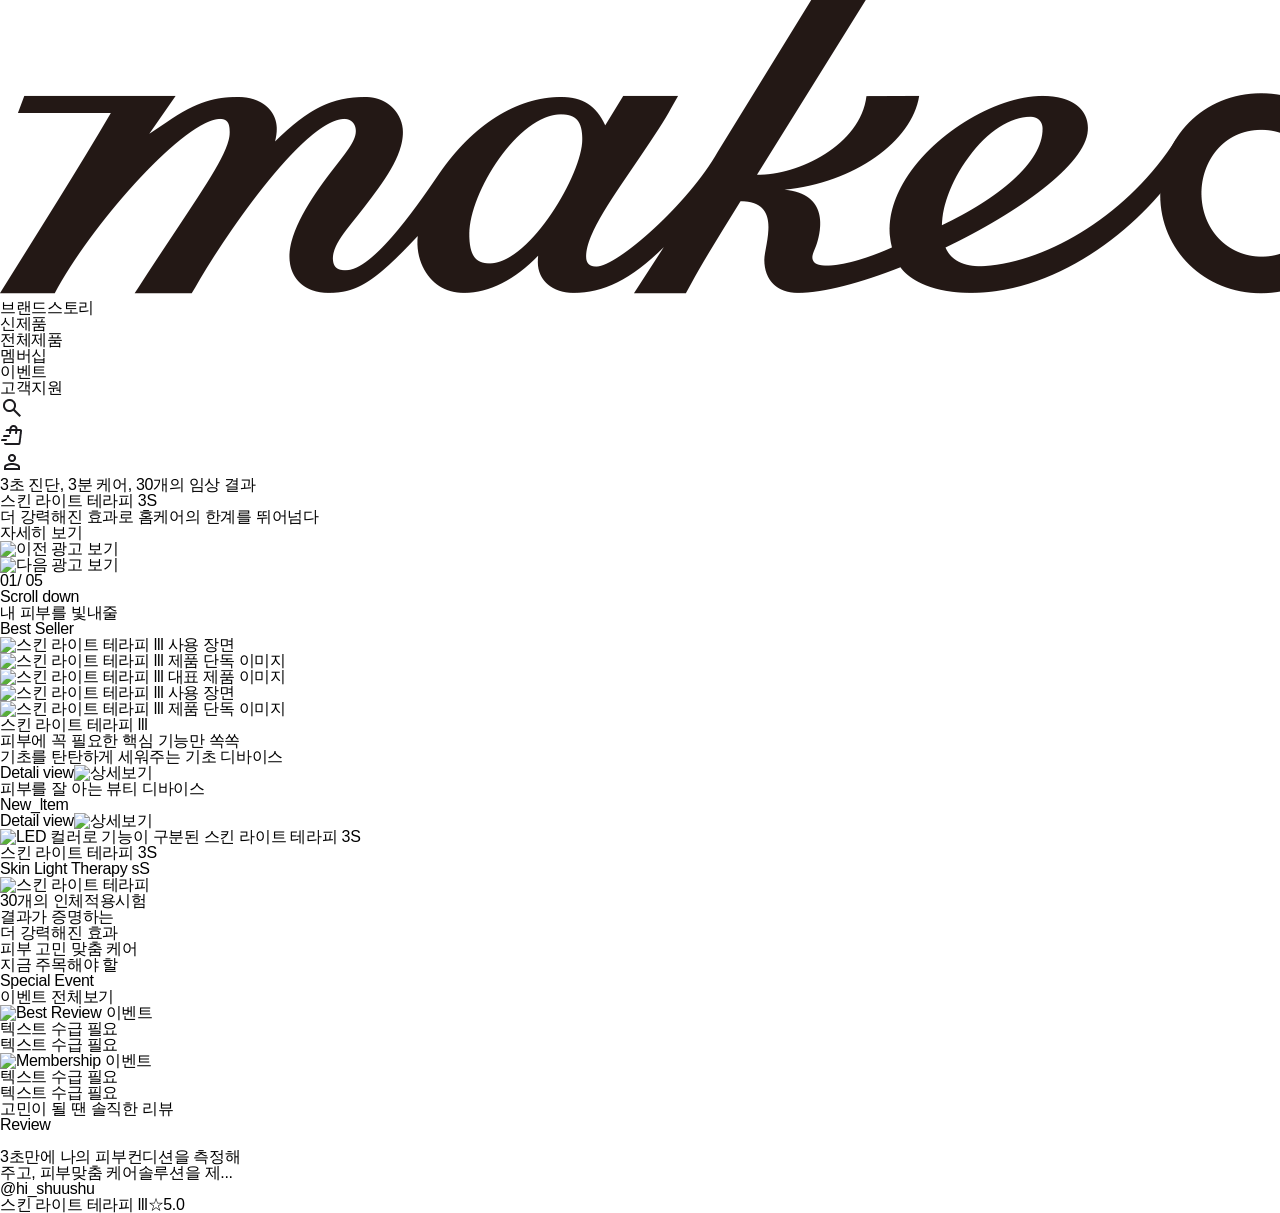
==== index.html @ 14e6f409 "사이트 태그연결 연습" ====
<!DOCTYPE html>
<html lang="ko">
<head>
    <meta charset="UTF-8">
    <meta name="viewport" content="width=device-width, initial-scale=1.0">
    <meta name="description" content="">
    <meta name="keywords" content="">
    <link rel="shortcut icon" href="" type="image/x-icon">
    <title>makeon</title>
    <link rel="stylesheet" href="./styles/reset.css">
    <link rel="stylesheet" href="./styles/makeon.css">
</head>
<body>
    <div id="wrap">
        <header>
            <h1><a href="./makeon.html"><img src="./img/makeon.jpg" alt="makeon"></a></h1>
            <nav>
                <ul id="gnb">
                    <li><a href="#">브랜드스토리</a></li>
                    <li><a href="#">신제품</a></li>
                    <li><a href="#">전체제품</a></li>
                    <li><a href="#">멤버십</a></li>
                    <li><a href="#">이벤트</a></li>
                    <li><a href="#">고객지원</a></li>
                </ul>
            </nav>
            <ul class="lnb_user">
                <li class="search_btn"><a href="#"><img src="./img/search.png" alt="검색하기"></a></li>
                <li class="like"><a href="#"><img src="./img/shopping cart.png" alt="장바구니"></a></li>
                <li class="cart"><a href="#"><img src="./img/my page.png" alt="마이페이지"></a></li>
            </ul>
        </header>
        <main>
            <div id="slide_wrap">
                <div class="slide" style="background-image:url(#);">
                    <div class="txt">
                        <h1>3초 진단, 3분 케어, 30개의 임상 결과<br><span>스킨 라이트 테라피 3S</span></h1>
                        <p>더 강력해진 효과로 홈케어의 한계를 뛰어넘다</p>
                        <a class="learn_more" href="#">자세히 보기</a>
                    </div>
                </div>
                <div class="prev_btn"><img src="" alt="이전 광고 보기"></div>
                <div class="next_btn"><img src="" alt="다음 광고 보기"></div>
                <div class="page_number">
                    <span class="current">01/</span>
                    <span class="all">05</span>
                </div>
                <p>Scroll down<img src="" alt=""></p>
            </div>
            <section class="best_seller" data-tag="BestSellerShowcase">
                <h1>내 피부를 빛내줄<br><span>Best Seller</span></h1>
                <ul class="product_list">
                    <li class="product_item">
                        <img src="" alt="스킨 라이트 테라피 lll 사용 장면">
                    </li>
                    <li class="product_item">
                        <img src="" alt="스킨 라이트 테라피 lll 제품 단독 이미지">
                    </li>
                    <li class="product_item_featured">
                        <img src="" alt="스킨 라이트 테라피 lll 대표 제품 이미지">
                    </li>
                    <li class="product_item">
                        <img src="" alt="스킨 라이트 테라피 lll 사용 장면">
                    </li>
                    <li class="product_item">
                        <img src="" alt="스킨 라이트 테라피 lll 제품 단독 이미지">
                    </li>
                </ul>
                <h2>스킨 라이트 테라피 lll</h2>
                <p>피부에 꼭 필요한 핵심 기능만 쏙쏙<br>기초를 탄탄하게 세워주는 기초 디바이스</p>
                <a href="#" class="btn_detail">Detali view<img src="" alt="상세보기"></a>
            </section>
            <section class="new_item" data-tag="newltemshowcase">
                <div class="hero_content">
                    <h2>피부를 잘 아는 뷰티 디바이스<br><span>New_ltem</span></h2>
                    <a href="#" class="btn_detail">Detail view<img src="" alt="상세보기"></a>
                </div>
                <div class="new_item_layout">
                    <img src="" alt="LED 컬러로 기능이 구분된 스킨 라이트 테라피 3S">
                    <article class="product_card">
                        <a href="#">
                            <h2>스킨 라이트 테라피 3S</h2>
                            <p><em>Skin Light Therapy sS</em></p>
                            <p><img src="" alt="스킨 라이트 테라피"></p>
                            <p>30개의 인체적용시험<br>결과가 증명하는<br>더 강력해진 효과</p>
                            <p><em>피부 고민 맞춤 케어</em></p>
                        </a>
                    </article>
                </div>
            </section>
            <section class="special_event">
                <p>지금 주목해야 할</p>
                <h1>Special Event</h1>
                <a href="#">이벤트 전체보기<img src="" alt=""></a>
                <ul class="event_list">
                    <li class="event_card">
                        <a href="#">
                            <img src="" alt="Best Review 이벤트">
                            <h2>텍스트 수급 필요</h2>
                            <h2>텍스트 수급 필요</h2>
                        </a>
                    </li>
                    <li>
                        <a href="#">
                            <article class="event_card">
                            <img src="" alt="Membership 이벤트">
                            <p>텍스트 수급 필요</p>
                            <p>텍스트 수급 필요</p>
                        </a>
                        </article>
                    </li>
                </ul>
            </section>
            <section class="review">
                <h2>고민이 될 땐 솔직한 리뷰<br><span>Review</span></h2>
                <ul class="review_list">
                    <li>
                        <a href="#">
                            <article class="review_card">
                                <img src="" alt="">
                                <p class="review_text">3초만에 나의 피부컨디션을 측정해<br>주고, 피부맞춤 케어솔루션을 제...</p>
                                <div class="review">
                                    <p class="review_user"><img src="" alt="">@hi_shuushu</p>
                                    <p class="review_product"><img src="" alt="">스킨 라이트 테라피 lll&star;5.0</p>
                                </div>
                            </article>
                        </a>
                    </li>
                </ul>
            </section>
        </main>
    </div>
</body>
</html>
---- styles/makeon.css ----
body {}
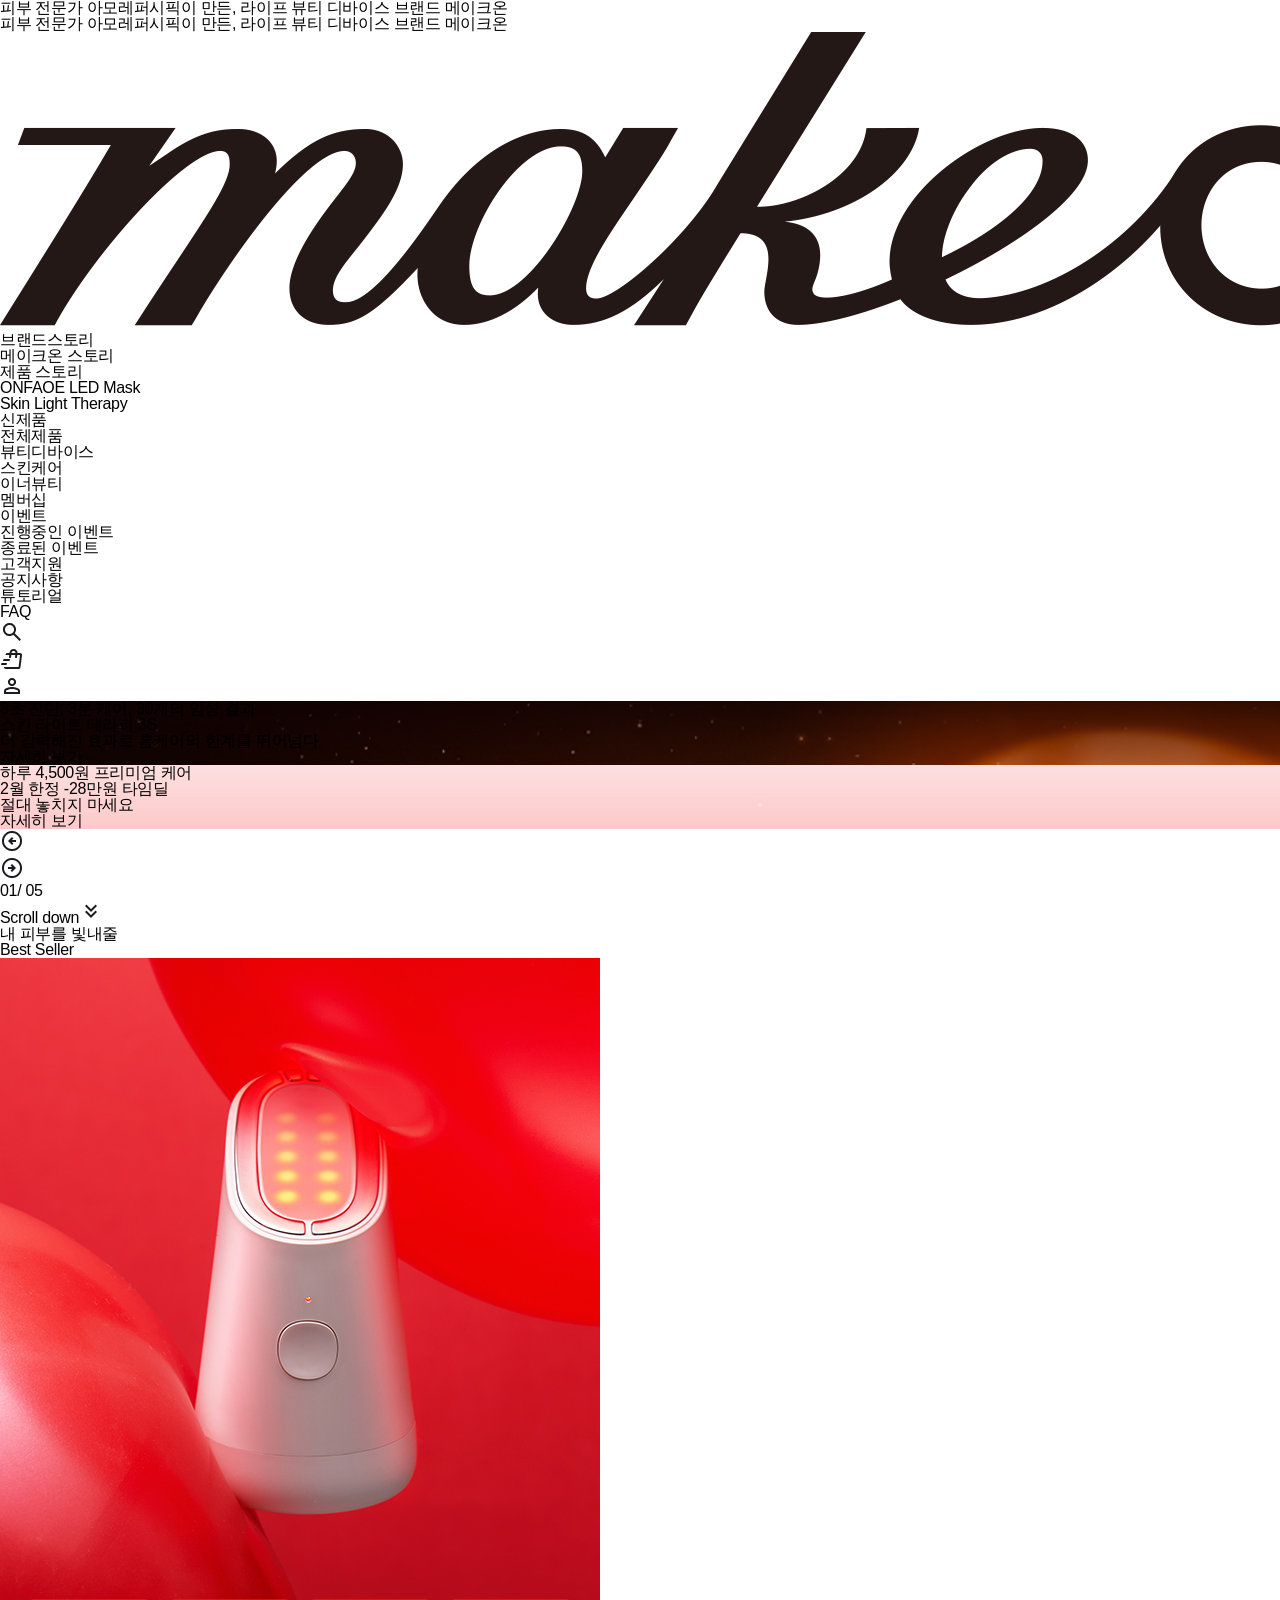
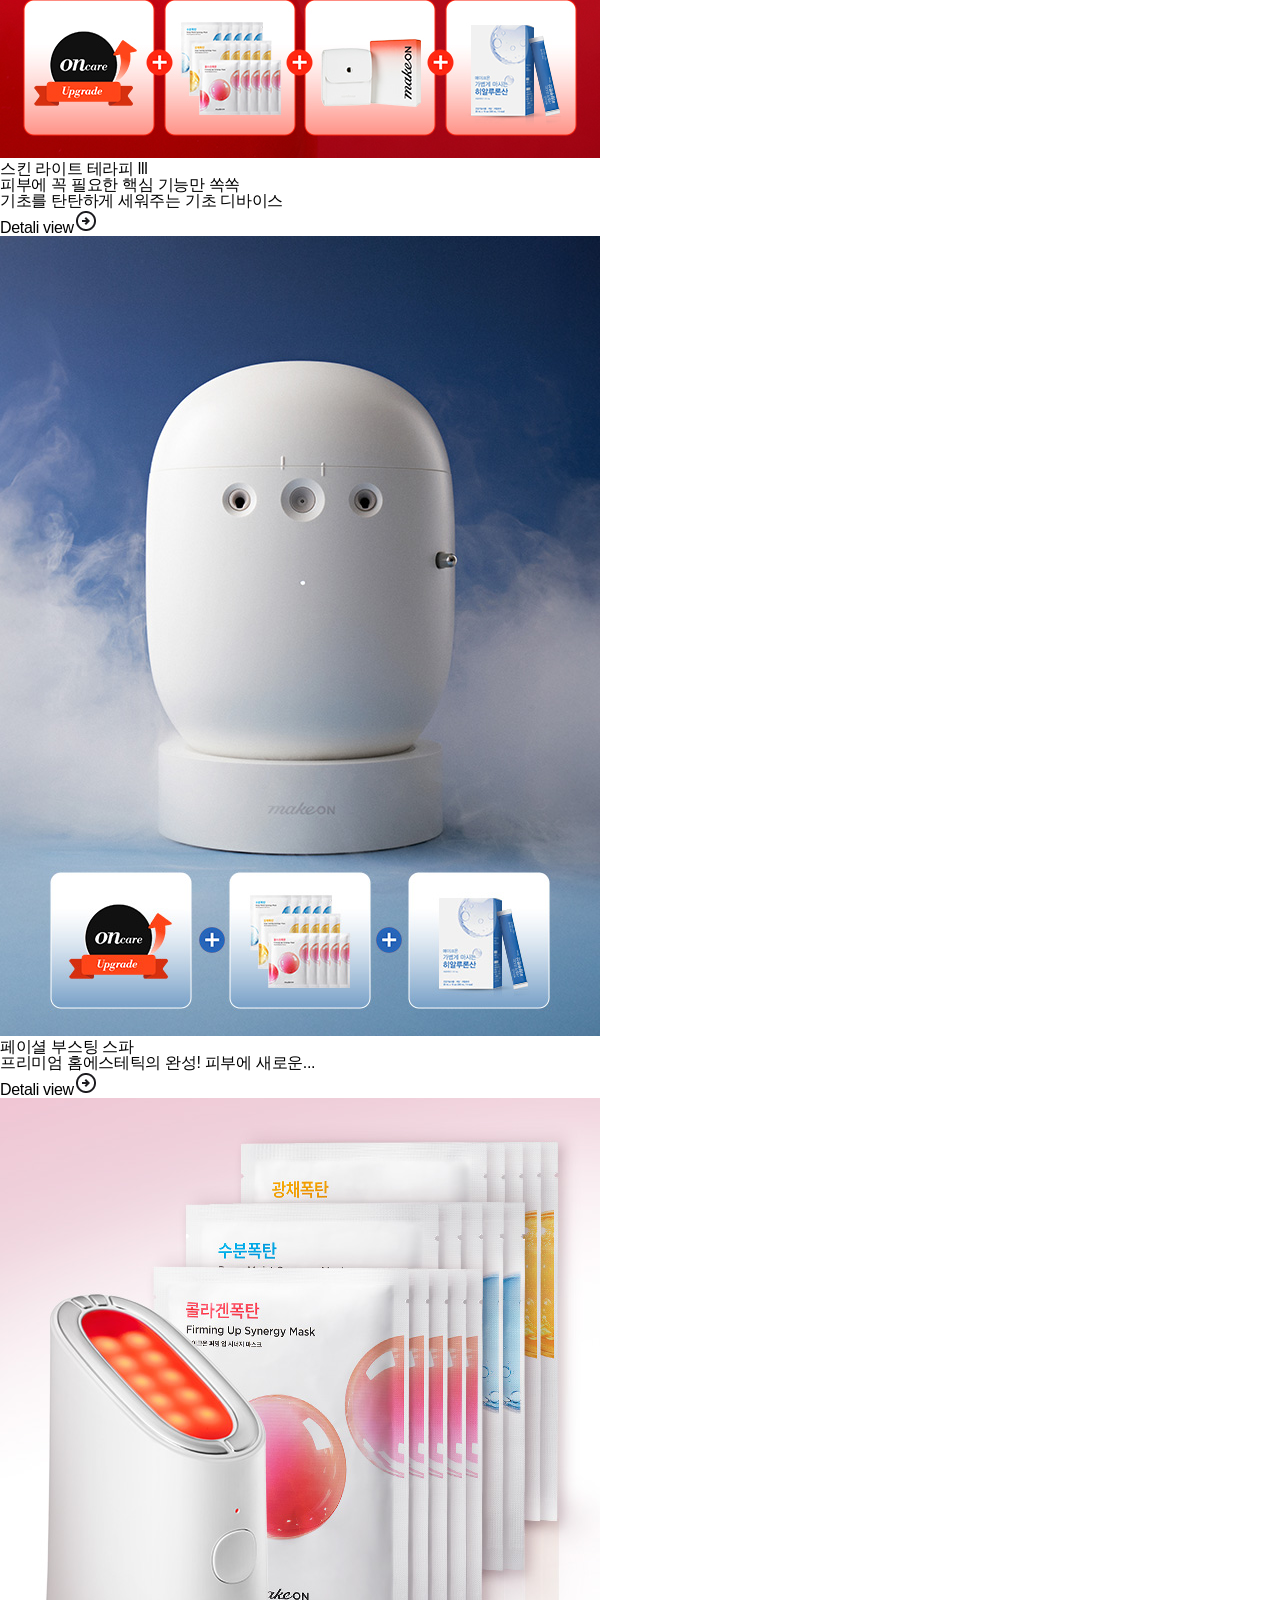
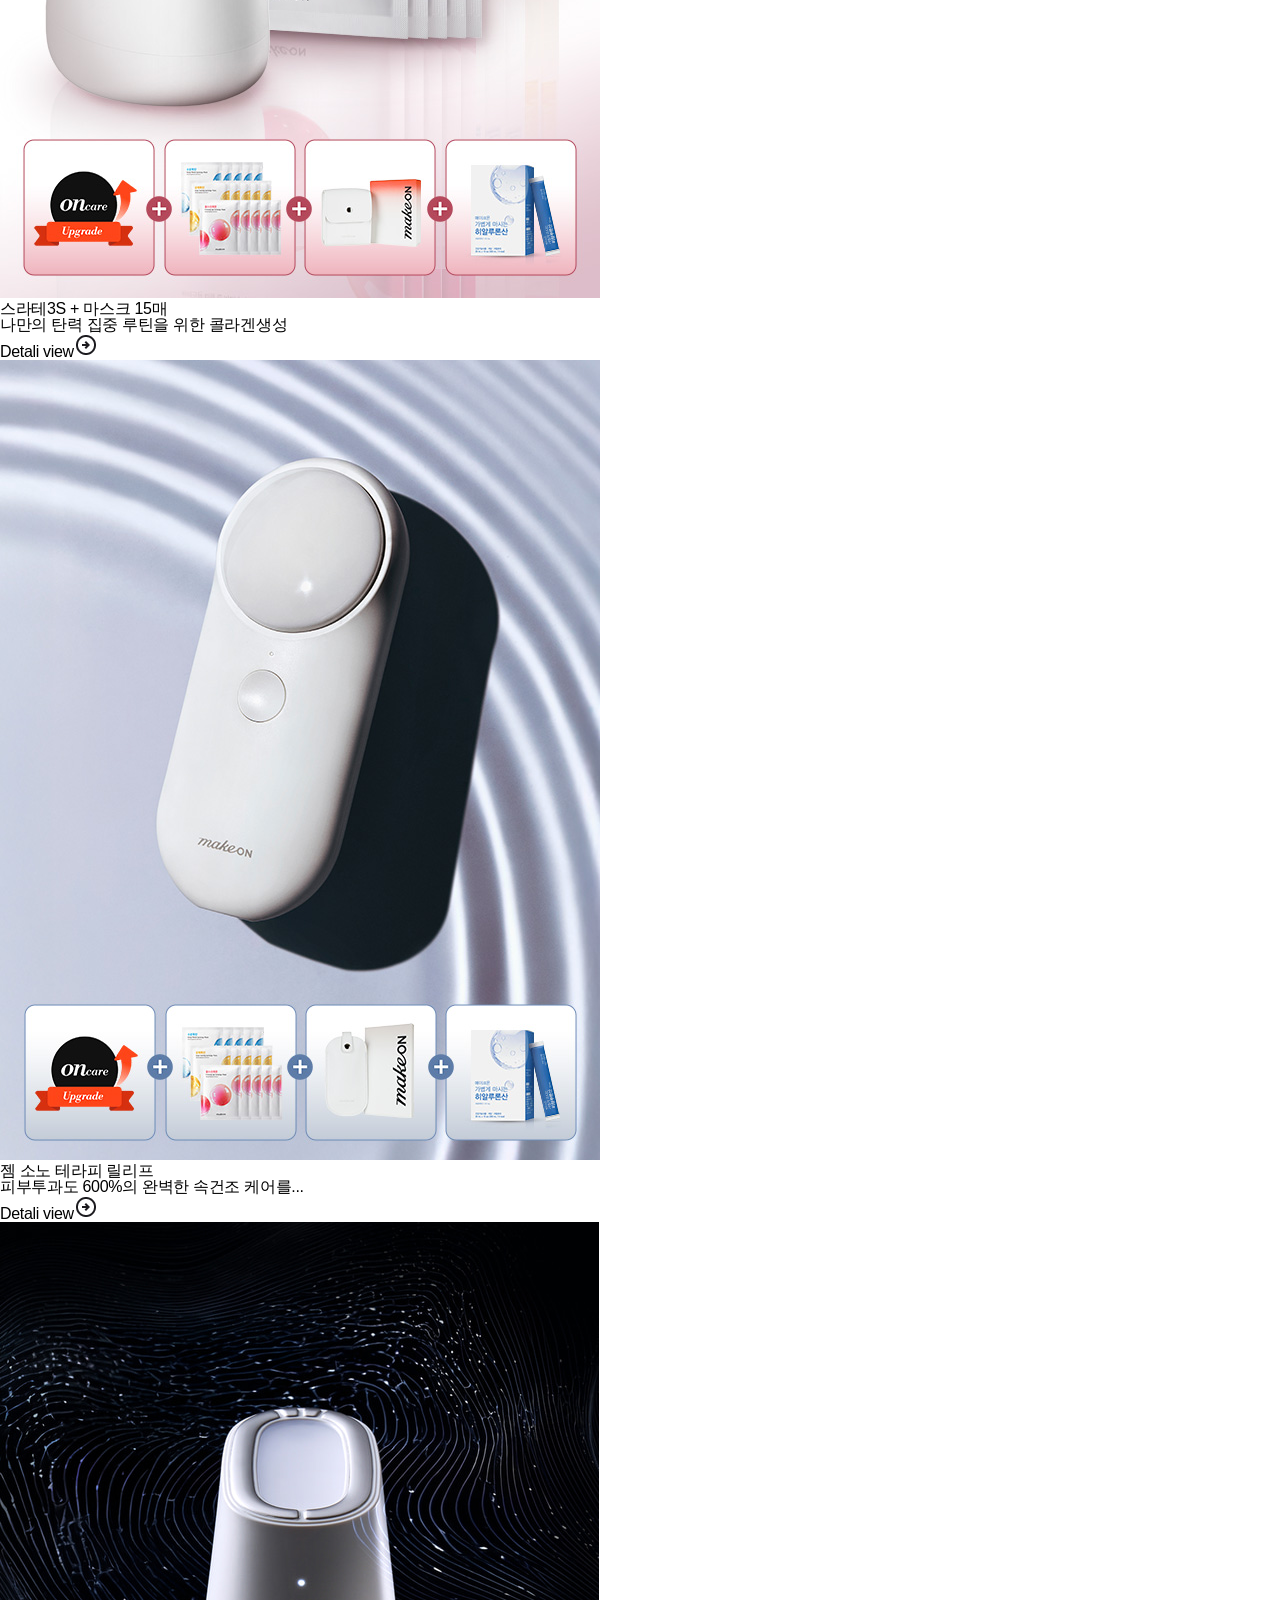
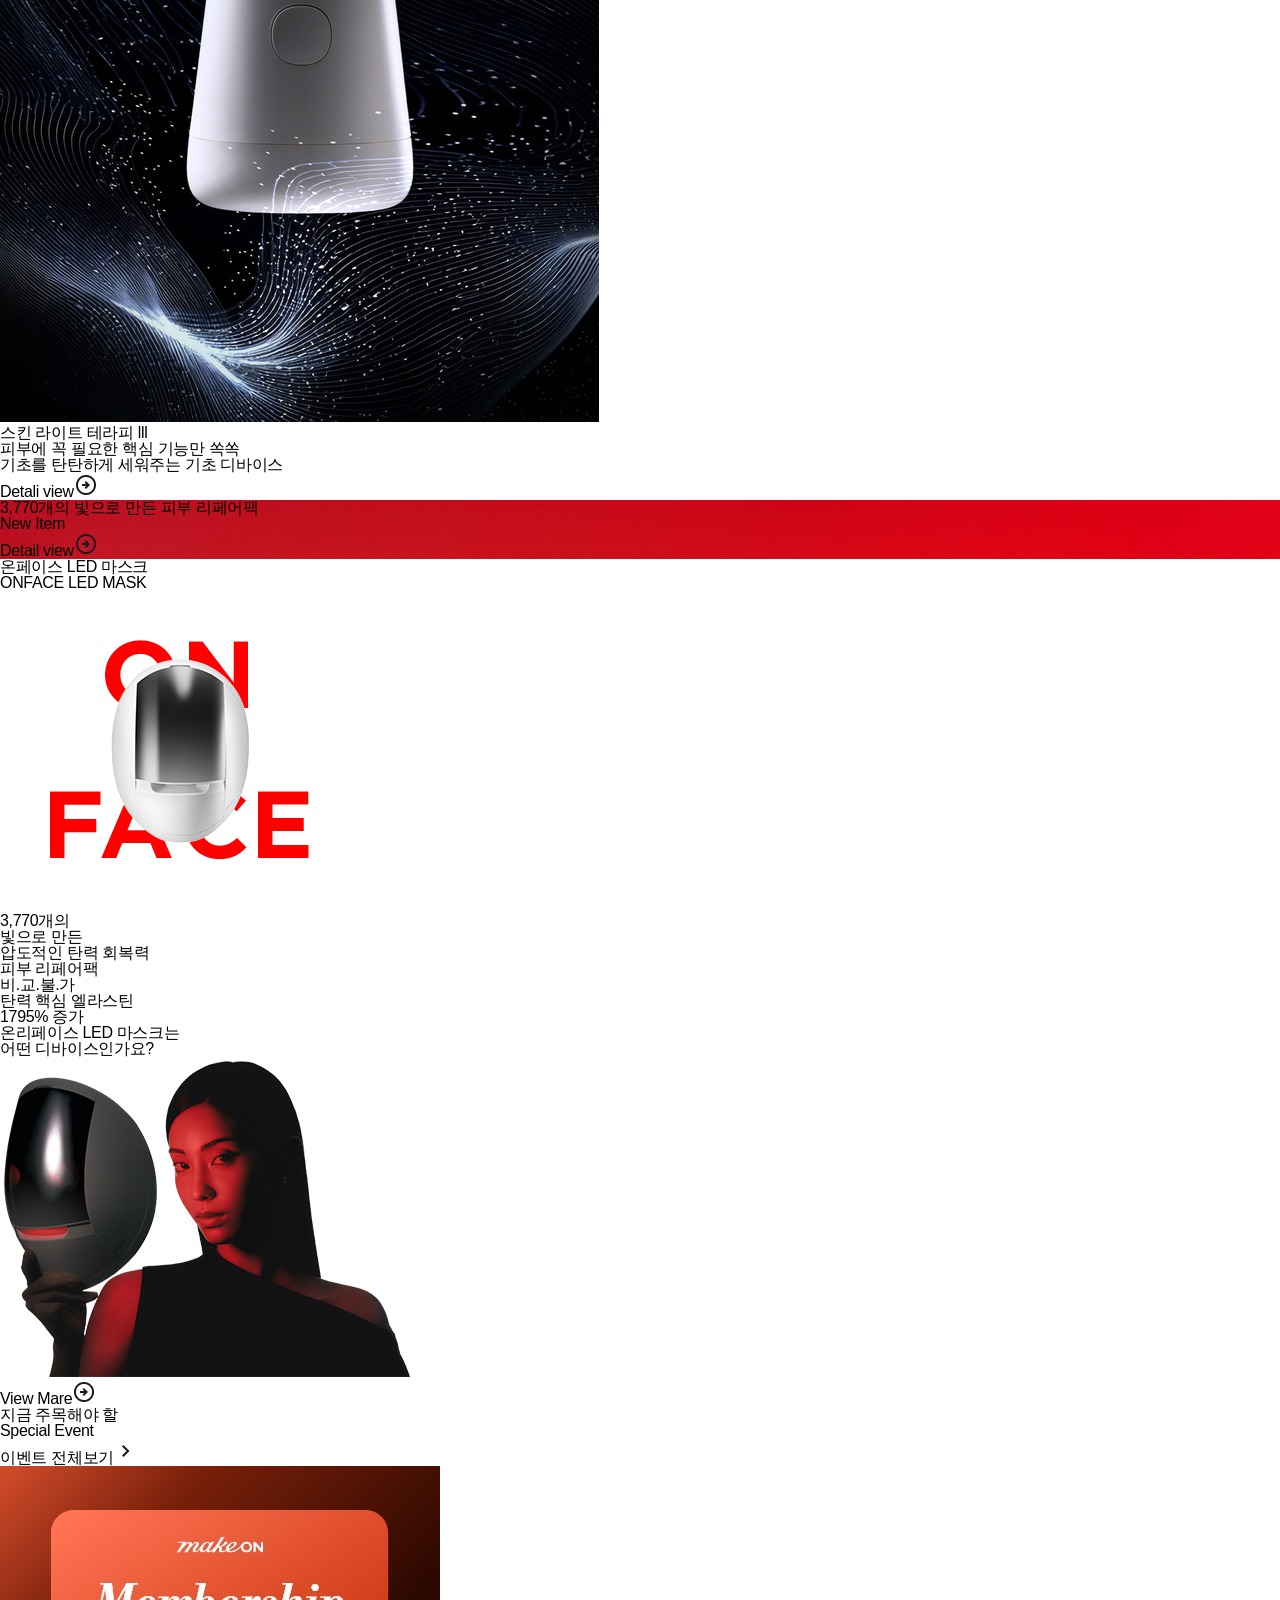
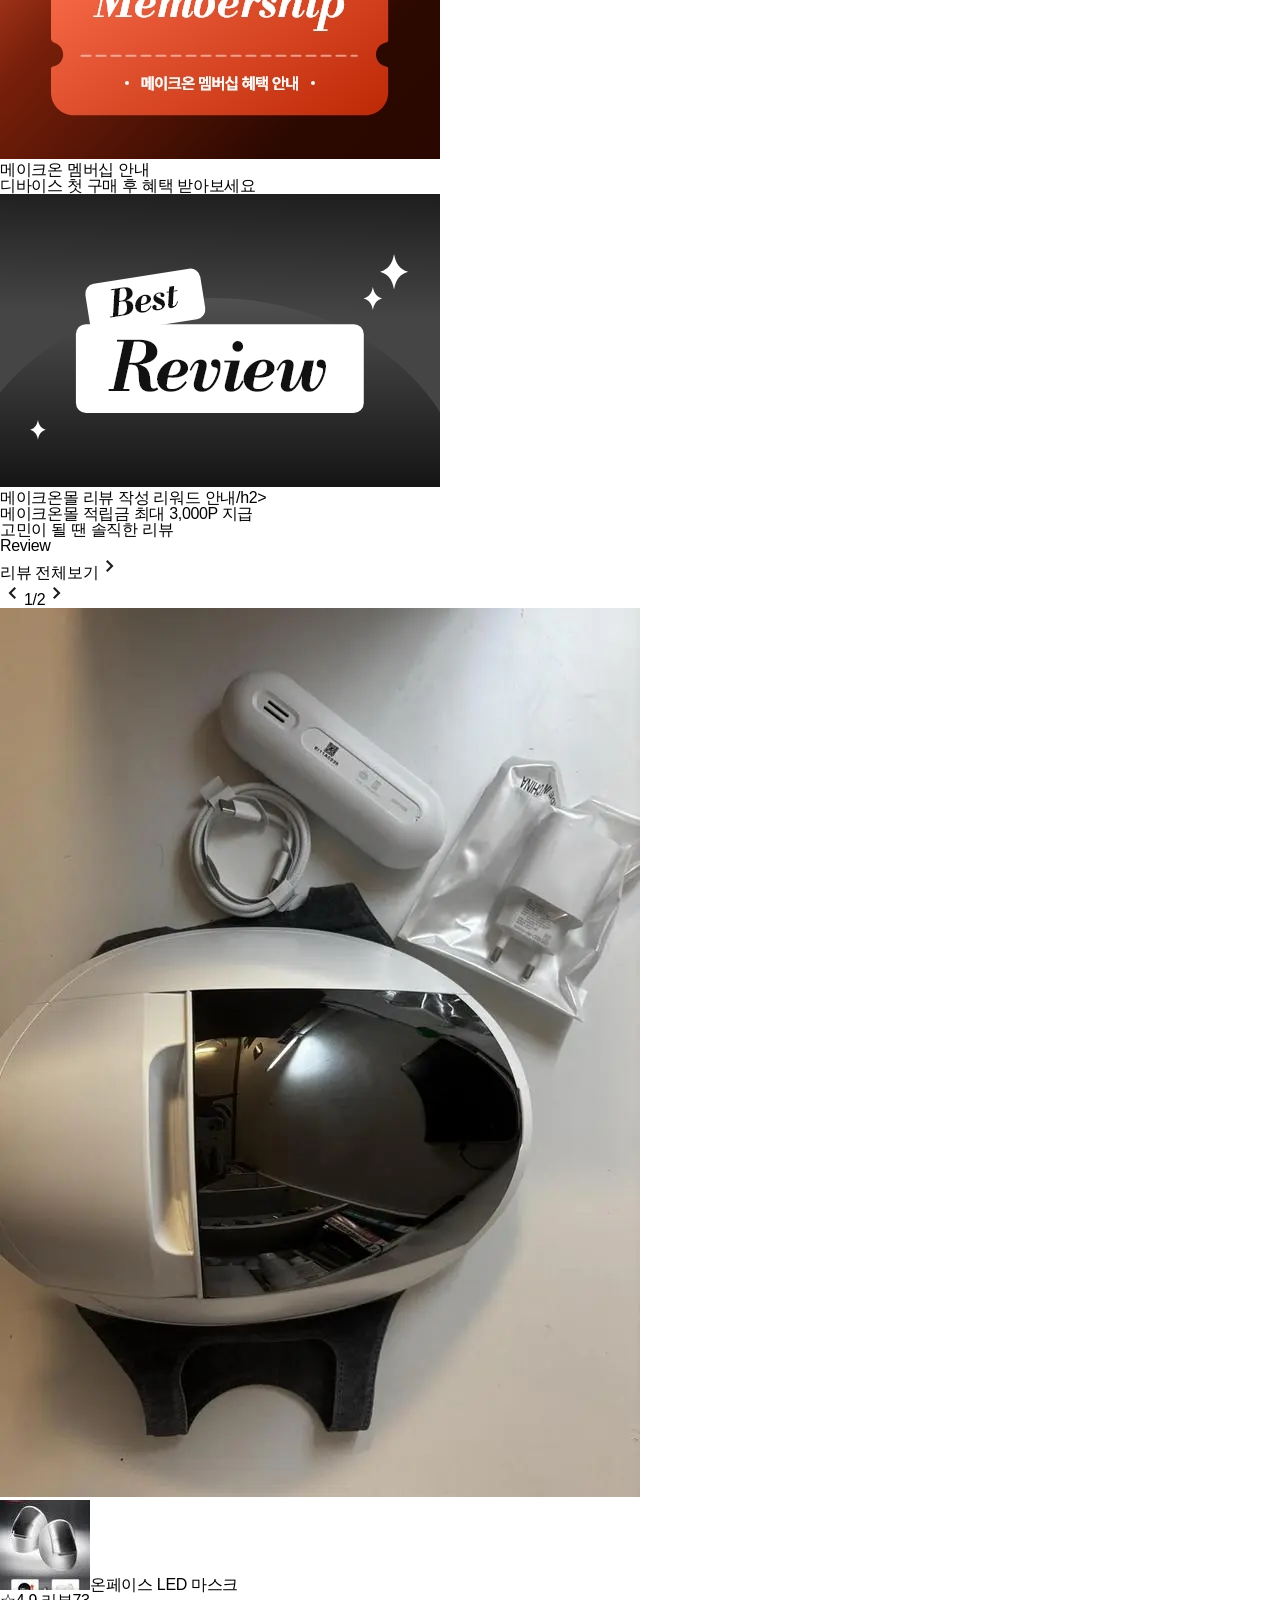
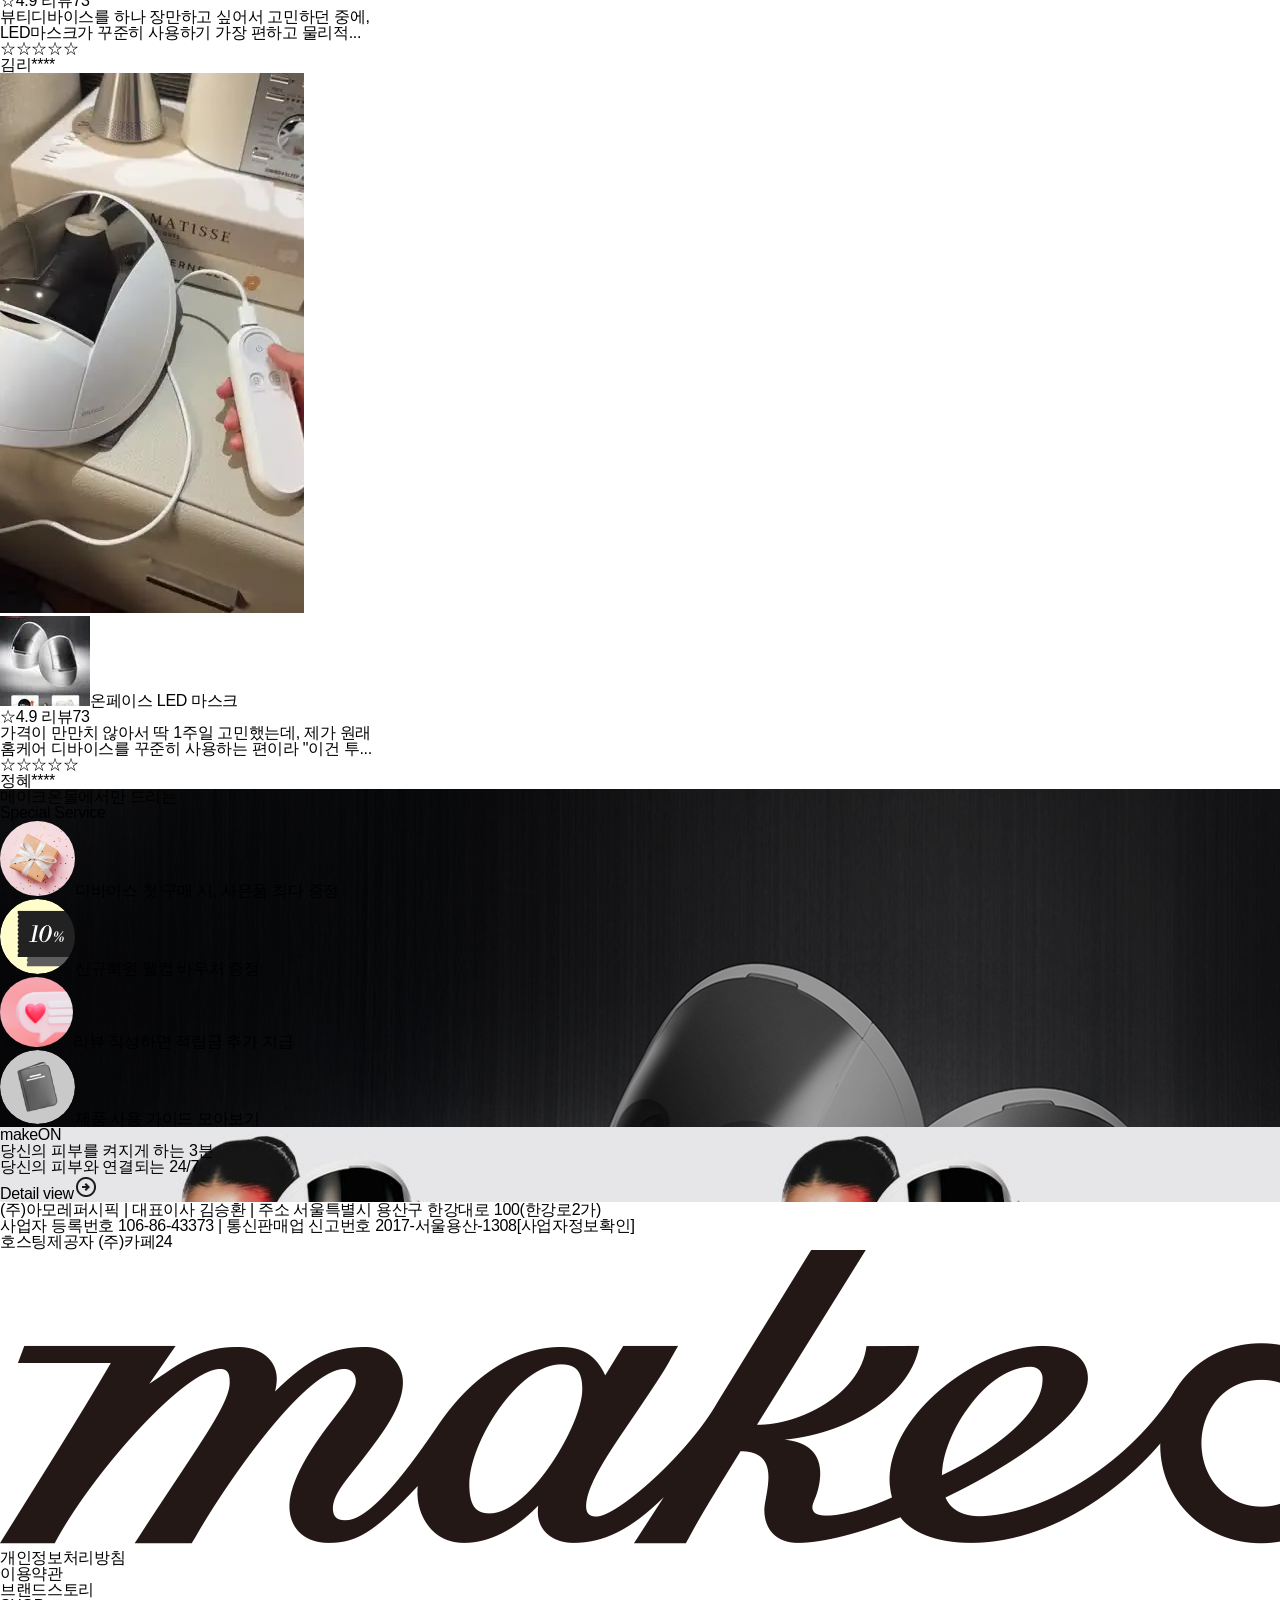
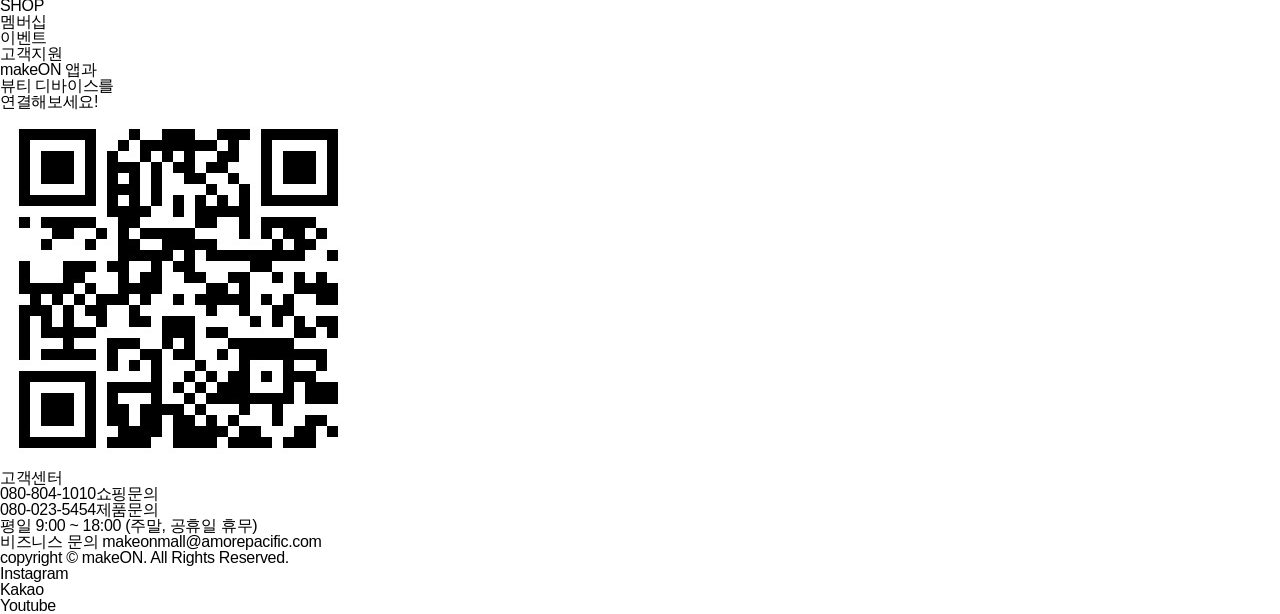
==== commit b64ebc5c: "사이트 태그연결 연습" ====
--- a/index.html
+++ b/index.html
@@ -5,130 +5,280 @@
     <meta name="viewport" content="width=device-width, initial-scale=1.0">
     <meta name="description" content="">
     <meta name="keywords" content="">
-    <link rel="shortcut icon" href="" type="image/x-icon">
+    <link rel="shortcut icon" href="./img/Frame 1.png" type="image/x-icon">
     <title>makeon</title>
     <link rel="stylesheet" href="./styles/reset.css">
     <link rel="stylesheet" href="./styles/makeon.css">
 </head>
 <body>
+    <div class="top_bnr">
+        <div class="msg">
+            <p>피부 전문가 아모레퍼시픽이 만든, 라이프 뷰티 디바이스 브랜드 메이크온</p>
+            <p>피부 전문가 아모레퍼시픽이 만든, 라이프 뷰티 디바이스 브랜드 메이크온</p>
+        </div>
+    </div>
     <div id="wrap">
         <header>
-            <h1><a href="./makeon.html"><img src="./img/makeon.jpg" alt="makeon"></a></h1>
+            <h1><a href="./index.html"><img src="./img/makeon.jpg" alt="makeon"></a></h1>
             <nav>
                 <ul id="gnb">
-                    <li><a href="#">브랜드스토리</a></li>
+                    <li><a href="#">브랜드스토리</a>
+                        <ul class="submenu">
+                            <li><a href="#">메이크온 스토리</a></li>
+                            <li><a href="#">제품 스토리</a>
+                                <ul class="3depth">
+                                    <li><a href="#">ONFAOE LED Mask</a></li>
+                                    <li><a href="#">Skin Light Therapy</a></li>
+                                </ul>
+                            </li>
+                        </ul>
+                    </li>
                     <li><a href="#">신제품</a></li>
-                    <li><a href="#">전체제품</a></li>
+                    <li><a href="#">전체제품</a>
+                        <ul class="submenu">
+                            <li><a href="#">뷰티디바이스</a></li>
+                            <li><a href="#">스킨케어</a></li>
+                            <li><a href="#">이너뷰티</a></li>
+                        </ul>
+                    </li>
                     <li><a href="#">멤버십</a></li>
-                    <li><a href="#">이벤트</a></li>
-                    <li><a href="#">고객지원</a></li>
+                    <li><a href="#">이벤트</a>
+                        <ul class="submenu">
+                            <li><a href="#">진행중인 이벤트</a></li>
+                            <li><a href="#">종료된 이벤트</a></li>
+                        </ul>
+                    </li>
+                    <li><a href="#">고객지원</a>
+                        <ul class="submenu">
+                            <li><a href="#">공지사항</a></li>
+                            <li><a href="#">튜토리얼</a></li>
+                            <li><a href="#">FAQ</a></li>
+                        </ul>
+                    </li>
                 </ul>
             </nav>
             <ul class="lnb_user">
-                <li class="search_btn"><a href="#"><img src="./img/search.png" alt="검색하기"></a></li>
-                <li class="like"><a href="#"><img src="./img/shopping cart.png" alt="장바구니"></a></li>
-                <li class="cart"><a href="#"><img src="./img/my page.png" alt="마이페이지"></a></li>
+                <li class="search"><a href="#"><img src="./img/search.png" alt="검색하기"></a></li>
+                <li class="cart"><a href="#"><img src="./img/shopping cart.png" alt="장바구니"></a></li>
+                <li class="my page"><a href="#"><img src="./img/my page.png" alt="마이페이지"></a></li>
             </ul>
         </header>
         <main>
-            <div id="slide_wrap">
-                <div class="slide" style="background-image:url(#);">
+            <div id="hero_bnr_slide_wrap">
+                <div class="slide_1" style="background-image:url(./img/Hero\ Banner1.jpg);">
                     <div class="txt">
                         <h1>3초 진단, 3분 케어, 30개의 임상 결과<br><span>스킨 라이트 테라피 3S</span></h1>
                         <p>더 강력해진 효과로 홈케어의 한계를 뛰어넘다</p>
                         <a class="learn_more" href="#">자세히 보기</a>
                     </div>
                 </div>
-                <div class="prev_btn"><img src="" alt="이전 광고 보기"></div>
-                <div class="next_btn"><img src="" alt="다음 광고 보기"></div>
-                <div class="page_number">
-                    <span class="current">01/</span>
-                    <span class="all">05</span>
-                </div>
-                <p>Scroll down<img src="" alt=""></p>
+                <div class="slide_2" style="background-image:url(./img/Hero\ Banner.jpg);">
+                    <div class="txt">
+                        <h1>하루 4,500원 프리미엄 케어<br><span>2월 한정 -28만원 타임딜</span></h1>
+                        <p>절대 놓치지 마세요</p>
+                        <a class="learn_more" href="#">자세히 보기</a>
+                    </div>
+                </div>
+                <div class="prev_btn"><button><img src="./img/Previous.png" alt="이전 광고 보기"></button></div>
+                <div class="next_btn"><button><img src="./img/next.png" alt="다음 광고 보기"></button></div>
+            <div class="page_number">
+                <span class="current">01/</span>
+                <span class="all">05</span>
+            </div>
+                <p>Scroll down<img src="./img/Arrow.png" alt=""></p>
             </div>
             <section class="best_seller" data-tag="BestSellerShowcase">
                 <h1>내 피부를 빛내줄<br><span>Best Seller</span></h1>
                 <ul class="product_list">
                     <li class="product_item">
-                        <img src="" alt="스킨 라이트 테라피 lll 사용 장면">
-                    </li>
-                    <li class="product_item">
-                        <img src="" alt="스킨 라이트 테라피 lll 제품 단독 이미지">
-                    </li>
-                    <li class="product_item_featured">
-                        <img src="" alt="스킨 라이트 테라피 lll 대표 제품 이미지">
-                    </li>
-                    <li class="product_item">
-                        <img src="" alt="스킨 라이트 테라피 lll 사용 장면">
-                    </li>
-                    <li class="product_item">
-                        <img src="" alt="스킨 라이트 테라피 lll 제품 단독 이미지">
-                    </li>
-                </ul>
-                <h2>스킨 라이트 테라피 lll</h2>
-                <p>피부에 꼭 필요한 핵심 기능만 쏙쏙<br>기초를 탄탄하게 세워주는 기초 디바이스</p>
-                <a href="#" class="btn_detail">Detali view<img src="" alt="상세보기"></a>
+                        <a href="#">
+                            <img src="./img/slide image.jpg" alt="스킨 라이트 테라피 lll 사용 장면">
+                            <h2>스킨 라이트 테라피 lll</h2>
+                            <p>피부에 꼭 필요한 핵심 기능만 쏙쏙<br>기초를 탄탄하게 세워주는 기초 디바이스</p>
+                            <P>Detali view<img src="./img/next.png" alt="상세보기"></P>
+                        </a>
+                    </li>
+                    <li class="product_item">
+                        <a href="#">
+                            <img src="./img/slide image1.jpg" alt="페이셜 부스팅 스파 제품 단독 이미지">
+                            <h2>페이셜 부스팅 스파</h2>
+                            <p>프리미엄 홈에스테틱의 완성! 피부에 새로운...</p>
+                            <P>Detali view<img src="./img/next.png" alt="상세보기"></P>
+                        </a>
+                    </li>
+                    <li class="product_item">
+                        <a href="#">
+                            <img src="./img/slide image3.jpg" alt="스라테3S + 마스크 15매 제품 단독 이미지">
+                            <h2>스라테3S + 마스크 15매</h2>
+                            <p>나만의 탄력 집중 루틴을 위한 콜라겐생성</p>
+                            <P>Detali view<img src="./img/next.png" alt="상세보기"></P>
+                        </a>
+                    </li>
+                    <li class="product_item">
+                        <a href="#">
+                            <img src="./img/slide image2.jpg" alt="젬 소노 테라피 릴리프 제품 단독 이미지">
+                            <h2>젬 소노 테라피 릴리프</h2>
+                            <p>피부투과도 600%의 완벽한 속건조 케어를...</p>
+                            <P>Detali view<img src="./img/next.png" alt="상세보기"></P>
+                        </a>
+                    </li>
+                    <li class="product_item">
+                        <a href="#">
+                            <img src="./img/product image_1.jpg" alt="스킨 라이트 테라피 lll 제품 단독 이미지">
+                            <h2>스킨 라이트 테라피 lll</h2>
+                            <p>피부에 꼭 필요한 핵심 기능만 쏙쏙<br>기초를 탄탄하게 세워주는 기초 디바이스</p>
+                            <P>Detali view<img src="./img/next.png" alt="상세보기"></P>
+                        </a>
+                    </li>
+                </ul>
             </section>
             <section class="new_item" data-tag="newltemshowcase">
-                <div class="hero_content">
-                    <h2>피부를 잘 아는 뷰티 디바이스<br><span>New_ltem</span></h2>
-                    <a href="#" class="btn_detail">Detail view<img src="" alt="상세보기"></a>
+                <div class="hero_content" style="background-image:url(./img/hero-image.jpg);">
+                    <h2>3,770개의 빛으로 만든 피부 리페어팩<br><span>New Item</span></h2>
+                    <a href="#" class="btn_detail">Detail view<img src="./img/next.png" alt="상세보기"></a>
                 </div>
                 <div class="new_item_layout">
-                    <img src="" alt="LED 컬러로 기능이 구분된 스킨 라이트 테라피 3S">
                     <article class="product_card">
                         <a href="#">
-                            <h2>스킨 라이트 테라피 3S</h2>
-                            <p><em>Skin Light Therapy sS</em></p>
-                            <p><img src="" alt="스킨 라이트 테라피"></p>
-                            <p>30개의 인체적용시험<br>결과가 증명하는<br>더 강력해진 효과</p>
-                            <p><em>피부 고민 맞춤 케어</em></p>
-                        </a>
+                            <h2>온페이스 LED 마스크</h2>
+                            <p><em>ONFACE LED MASK</em></p>
+                            <p><img src="./img/hero-image1.png" alt="온페이스 LED 마스크 이미지"></p>
+                            <p>3,770개의<br>빛으로 만든<br>압도적인 탄력 회복력</p>
+                            <p><em>피부 리페어팩</em></p>
+                        </a>
+                    </article>
+                </div>
+                <div class="new_item_layout">
+                    <article class="product_card">
+                        <p>비.교.불.가<br>탄력 핵심 엘라스틴<br>1795% 증가</p>
+                        <h2>온리페이스 LED 마스크는<br>어떤 디바이스인가요?</h2>
+                        <p><img src="./img/hero-image2.png" alt="온페이스 LED 마스크 이미지"></p>
+                        <a href="#" class="view_details">View Mare<img src="./img/next.png" alt="상세보기"></a>
                     </article>
                 </div>
             </section>
             <section class="special_event">
                 <p>지금 주목해야 할</p>
                 <h1>Special Event</h1>
-                <a href="#">이벤트 전체보기<img src="" alt=""></a>
+                <a href="#">이벤트 전체보기<img src="./img/Arrow1.png" alt=""></a>
                 <ul class="event_list">
                     <li class="event_card">
                         <a href="#">
-                            <img src="" alt="Best Review 이벤트">
-                            <h2>텍스트 수급 필요</h2>
-                            <h2>텍스트 수급 필요</h2>
-                        </a>
-                    </li>
-                    <li>
-                        <a href="#">
-                            <article class="event_card">
-                            <img src="" alt="Membership 이벤트">
-                            <p>텍스트 수급 필요</p>
-                            <p>텍스트 수급 필요</p>
-                        </a>
-                        </article>
+                            <img src="./img/Event.jpg" alt="Membership 이벤트">
+                            <h2>메이크온 멤버십 안내</h2>
+                            <p>디바이스 첫 구매 후 혜택 받아보세요</p>
+                        </a>
+                    </li>
+                    <li class="event_card">
+                        <a href="#">
+                            <img src="./img/Event1.jpg" alt="Best Reuiew 이벤트">
+                            <h2>메이크온몰 리뷰 작성 리워드 안내/h2>
+                            <p>메이크온몰 적립금 최대 3,000P 지급</p>
+                        </a>
                     </li>
                 </ul>
             </section>
             <section class="review">
                 <h2>고민이 될 땐 솔직한 리뷰<br><span>Review</span></h2>
+                <a href="#">리뷰 전체보기<img src="./img/Arrow1.png" alt=""></a>
                 <ul class="review_list">
+                    <li><button><img src="./img/Arrow2.png" alt="이전"></button>1/2<button><img src="./img/Arrow1.png" alt="다음"></button></li>
                     <li>
                         <a href="#">
                             <article class="review_card">
-                                <img src="" alt="">
-                                <p class="review_text">3초만에 나의 피부컨디션을 측정해<br>주고, 피부맞춤 케어솔루션을 제...</p>
+                                <img src="./img/Review.jpg" alt="">
                                 <div class="review">
-                                    <p class="review_user"><img src="" alt="">@hi_shuushu</p>
-                                    <p class="review_product"><img src="" alt="">스킨 라이트 테라피 lll&star;5.0</p>
+                                    <a href="#">
+                                        <p class="review_product"><img src="./img/Review_2.jpg" alt="">온페이스 LED 마스크<br>&star;4.9 리뷰73</p>
+                                    </a>
                                 </div>
+                                <p class="review_text">뷰티디바이스를 하나 장만하고 싶어서 고민하던 중에,<br>LED마스크가 꾸준히 사용하기 가장 편하고 물리적...<br>&star;&star;&star;&star;&star;<br>김리****</p>
                             </article>
                         </a>
                     </li>
-                </ul>
+                    <li>
+                        <a href="#">
+                            <article class="review_card">
+                                <img src="./img/Review1.jpg" alt="">
+                                <div class="review">
+                                    <a href="#">
+                                        <p class="review_product"><img src="./img/Review_2.jpg" alt="">온페이스 LED 마스크<br>&star;4.9 리뷰73</p>
+                                    </a>
+                                </div>
+                                <p class="review_text">가격이 만만치 않아서 딱 1주일 고민했는데, 제가 원래<br>홈케어 디바이스를 꾸준히 사용하는 편이라 "이건 투...<br>&star;&star;&star;&star;&star;<br>정혜****</p>
+                            </article>
+                        </a>
+                    </li>
+                </ul>
+            </section>
+            <section class="hero" style="background-image: url(./img/Background.jpg);">
+                <div class="card">
+                    <p>메이크온몰에서만 드리는</p>
+                    <h2>Special Service</h2>
+                    <ul class="benefit_list">
+                        <li><a href="#"><img src="./img/img-sm.png" alt="">디바이스 첫 구매 시, 사은품 최다 증정</a></li>
+                        <li><a href="#"><img src="./img/img-sm1.png" alt="">신규회원 웰컴 바우처 증정</a></li>
+                        <li><a href="#"><img src="./img/img-sm2.png" alt="">리뷰 작성하면 적립금 추가 지급</a></li>
+                        <li><a href="#"><img src="./img/img-sm3.png" alt="">제품 사용 가이드 모아보기</a></li>
+                    </ul>
+                </div>
+            </section>
+            <section class="brand" style="background-image: url(./img/Background1.jpg);">
+                <h1>makeON</h1>
+                <p>당신의 피부를 켜지게 하는 3분<br>당신의 피부와 연결되는 24/7</p>
+                <a href="#" class="btn_detail">Detail view<img src="./img/next.png" alt="상세보기"></a>
             </section>
         </main>
+        <footer>
+            <div class="footer_left">
+                <address>
+                    <p><em>(주)아모레퍼시픽</em> | 대표이사 김승환 | 주소 서울특별시 용산구 한강대로 100(한강로2가)</p>
+                    <p>사업자 등록번호 106-86-43373 | 통신판매업 신고번호 2017-서울용산-1308<a href="#">[사업자정보확인]</a></p>
+                    <p>호스팅제공자 (주)카페24</p>
+                </address>
+                <div class="footer_logo">
+                    <a href="./index.html"><img src="./img/makeon.jpg" alt="makeon"></a>
+                </div>
+                <nav class="footer_policy">
+                    <ul>
+                        <li><a href="#">개인정보처리방침</a></li>
+                        <li><a href="#">이용약관</a></li>
+                    </ul>
+                </nav>
+                <nav class="fnb">
+                    <ul class="fnb_list">
+                        <li><a href="#">브랜드스토리</a></li>
+                        <li><a href="#">SHOP</a></li>
+                        <li><a href="#">멤버십</a></li>
+                        <li><a href="#">이벤트</a></li>
+                        <li><a href="#">고객지원</a></li>
+                    </ul>
+                </nav>
+                <section class="footer_cta">
+                    <p>makeON 앱과<br>뷰티 디바이스를<br>연결해보세요!</p>
+                    <img src="./img/qr.jpg" alt="makeON 앱 연결 QR코드">
+                </section>
+                <dl class="customer_center">
+                    <dt>고객센터</dt>
+                    <dd><strong>080-804-1010</strong>쇼핑문의</dd>
+                    <dt><strong>080-023-5454</strong>제품문의</dt>
+                    <dd>평일 9:00 ~ 18:00 (주말, 공휴일 휴무)</dd>
+                </dl>
+                <p>비즈니스 문의 makeonmall@amorepacific.com</p>
+                <div class="footer_bottom">
+                    <p class="copyright">
+                        copyright &copy; makeON. All Rights Reserved.
+                    </p>
+                    <nav class="sns">
+                        <ul>
+                        <li><a href="#">Instagram</a></li>
+                        <li><a href="#">Kakao</a></li>
+                        <li><a href="#">Youtube</a></li>
+                        </ul>
+                    </nav>
+                </div>
+            </div>
+        </footer>
     </div>
 </body>
 </html>
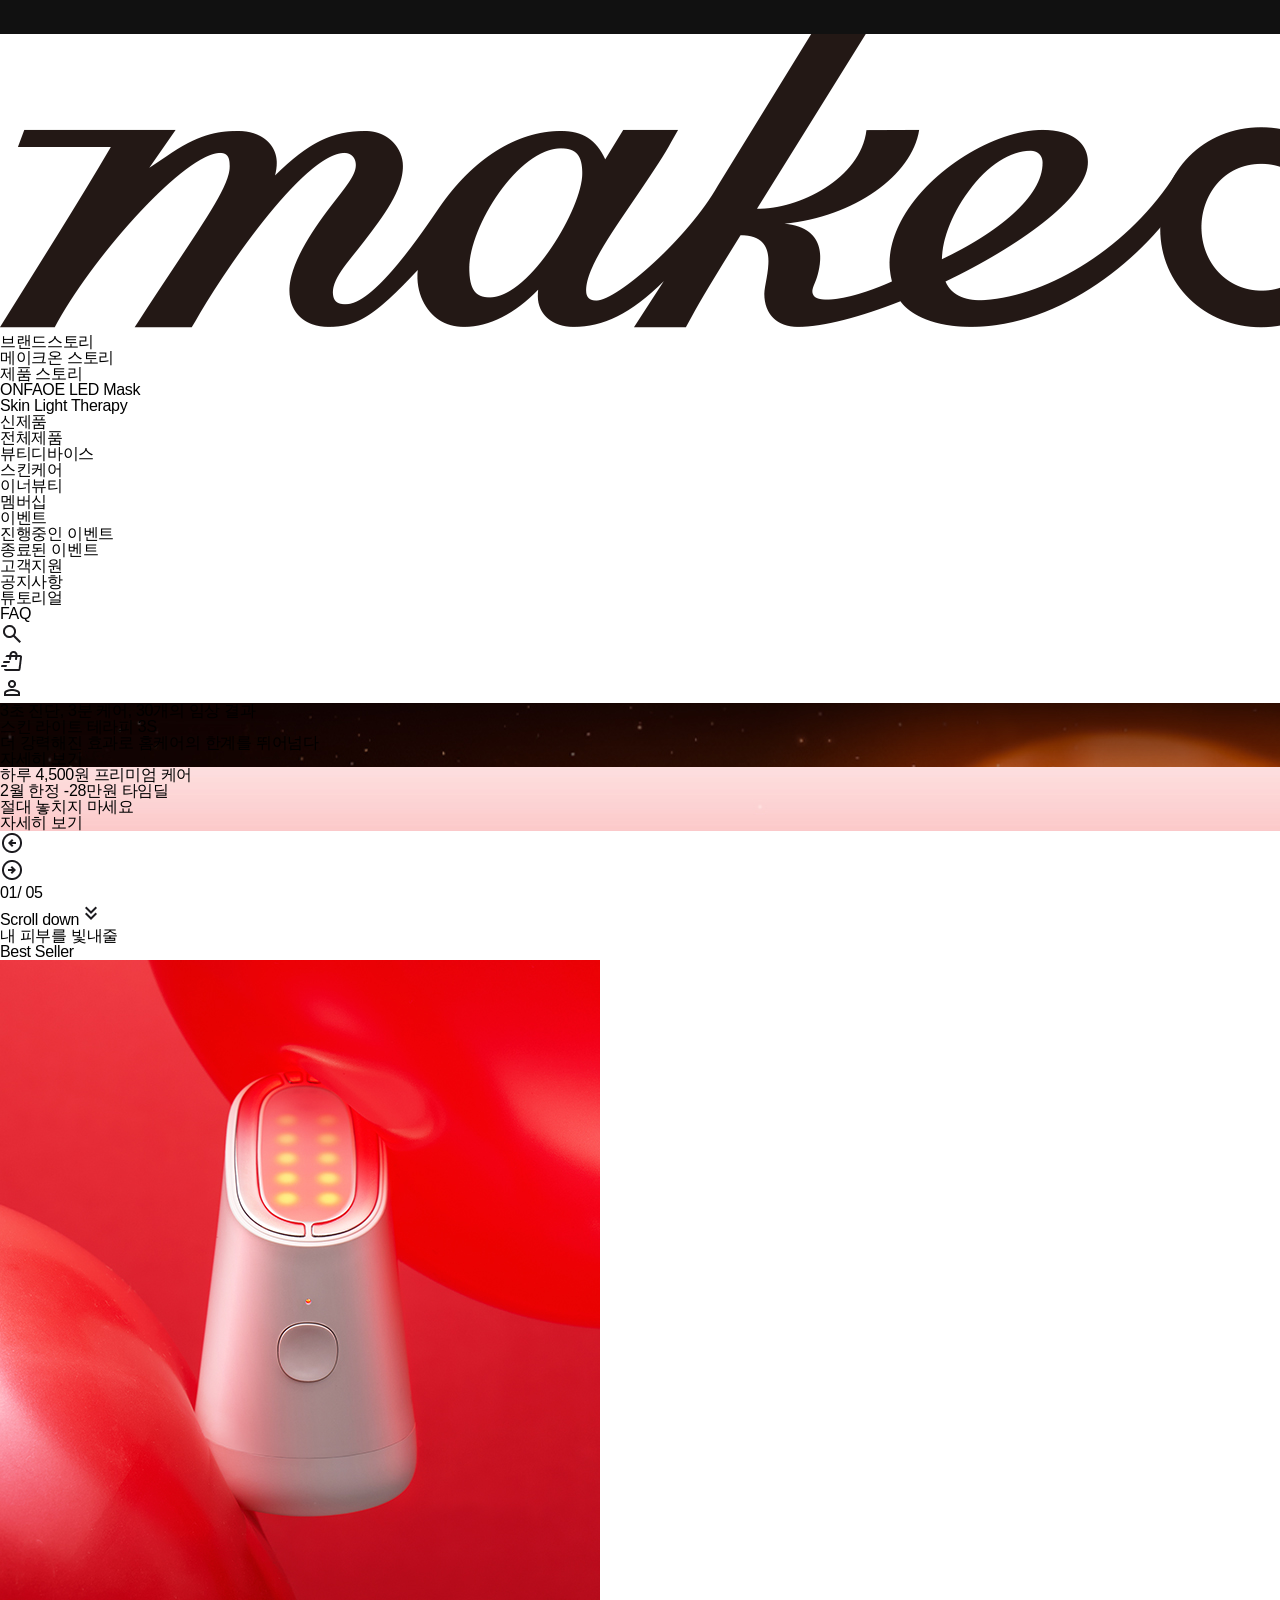
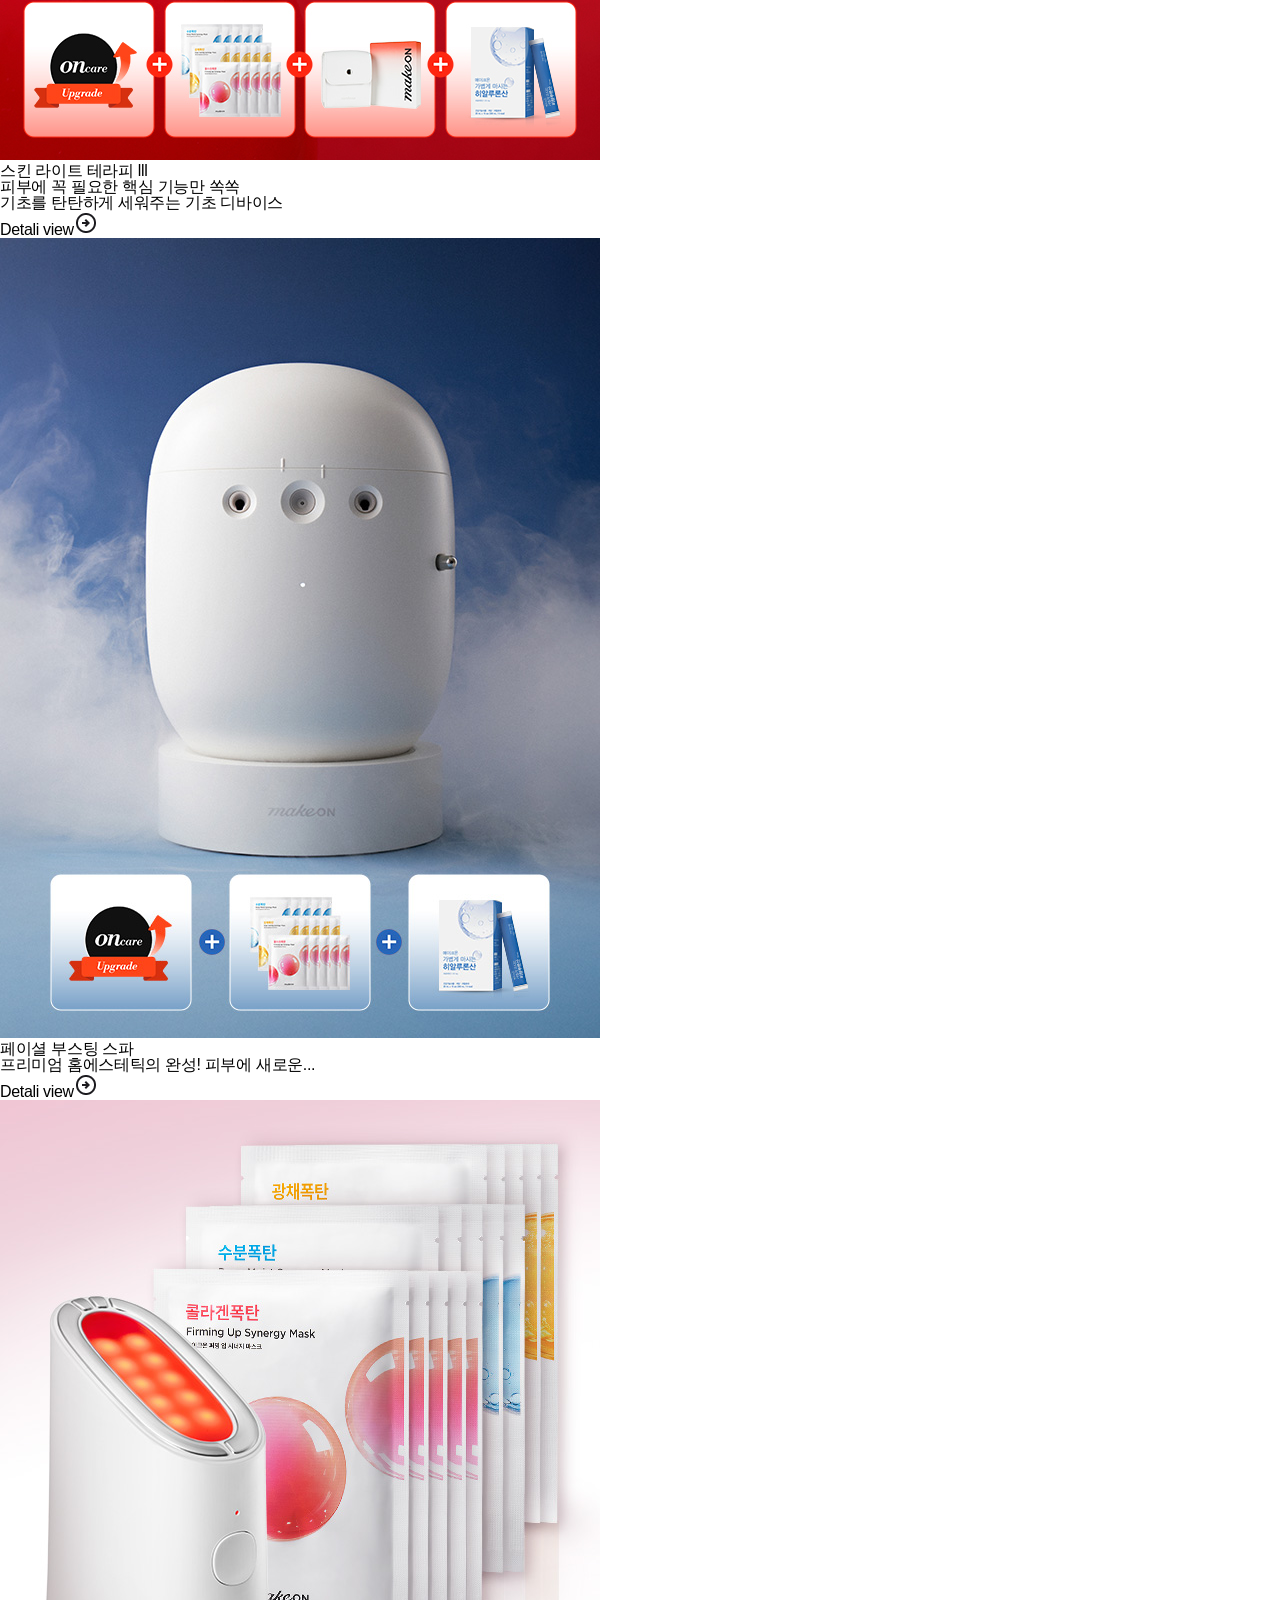
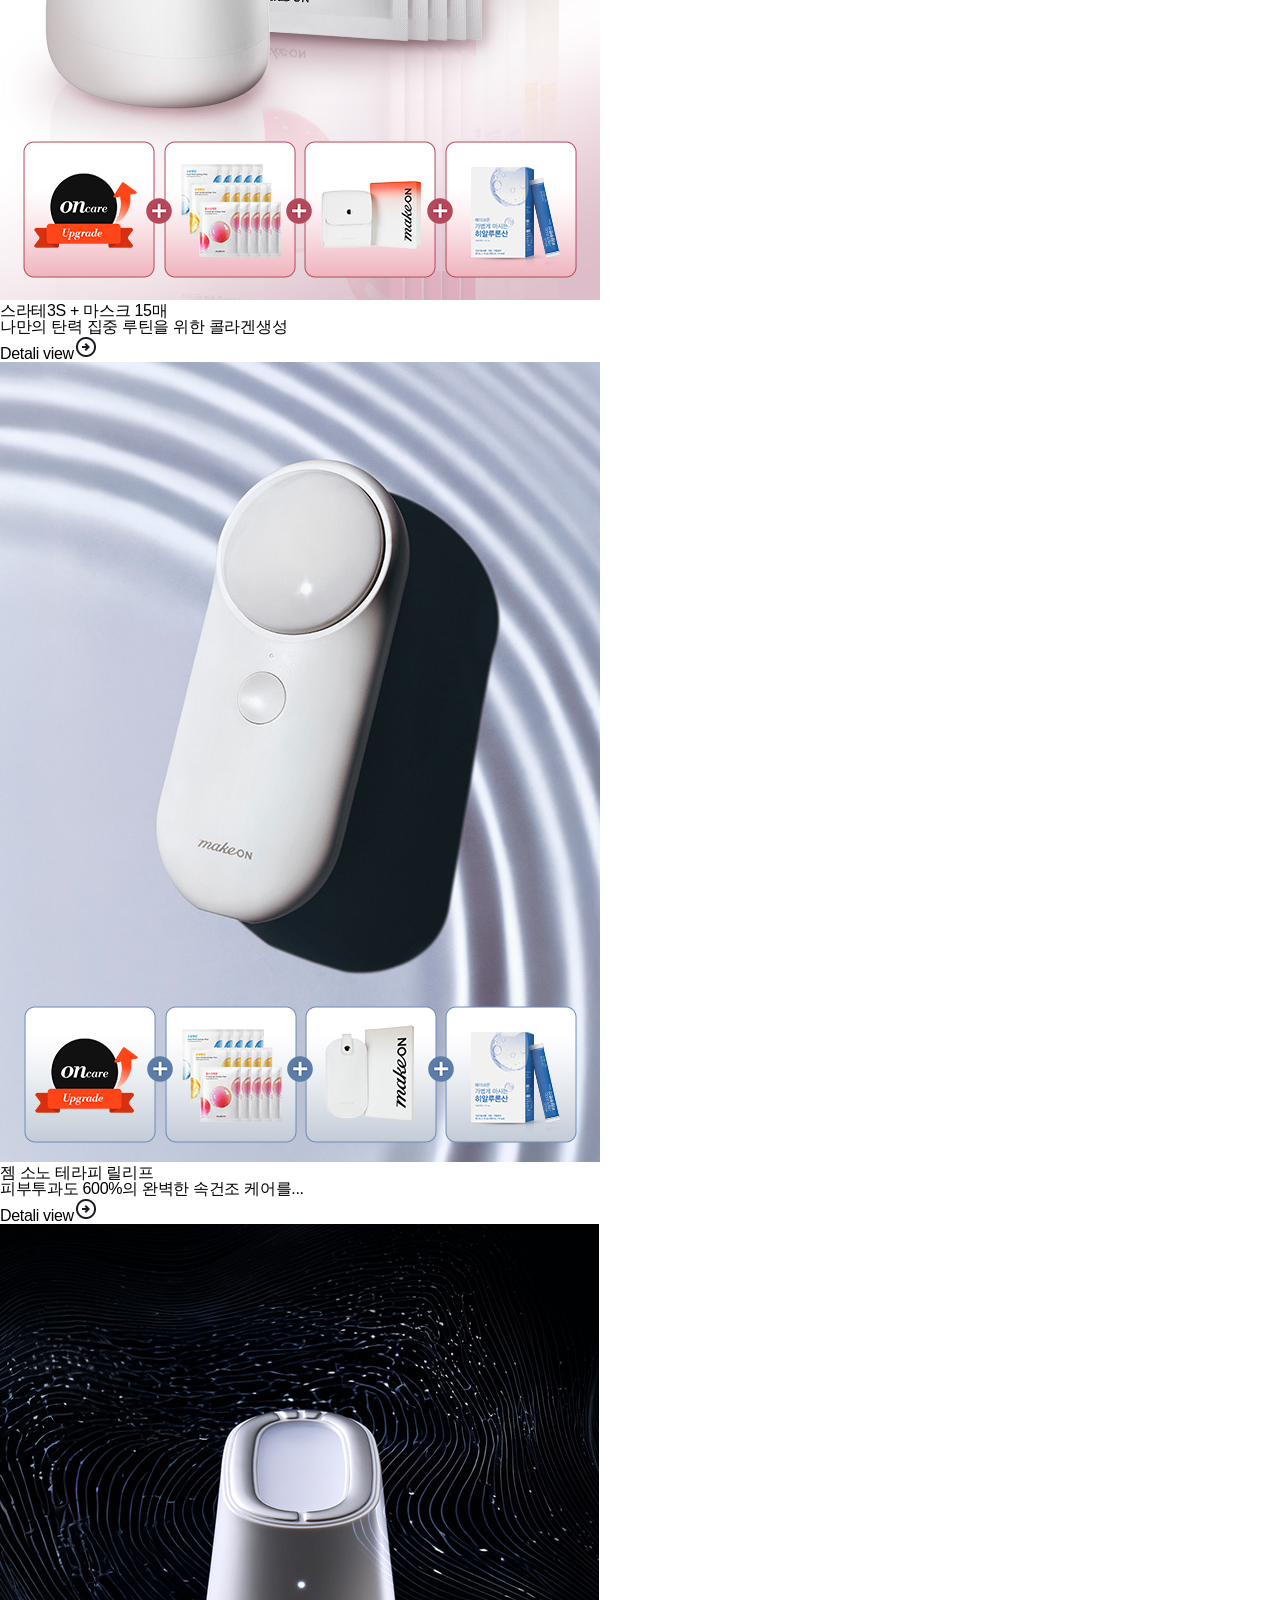
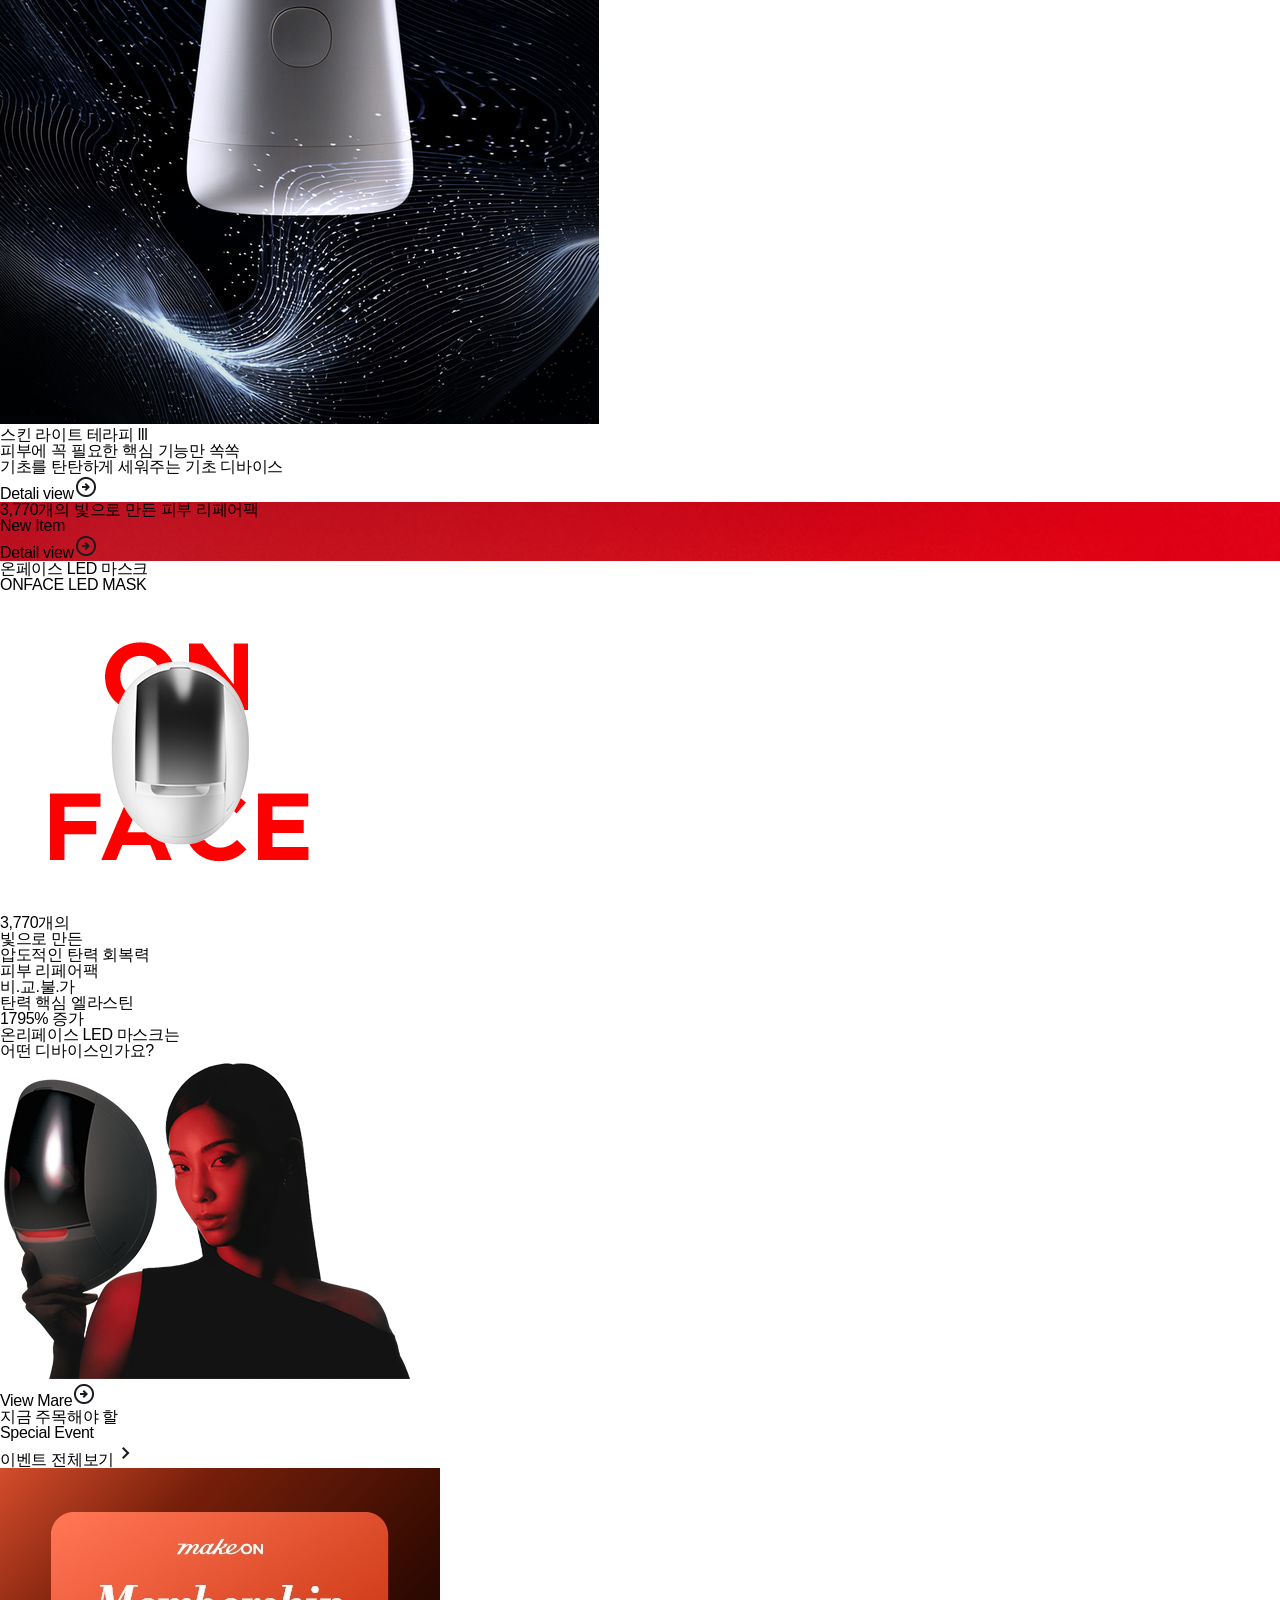
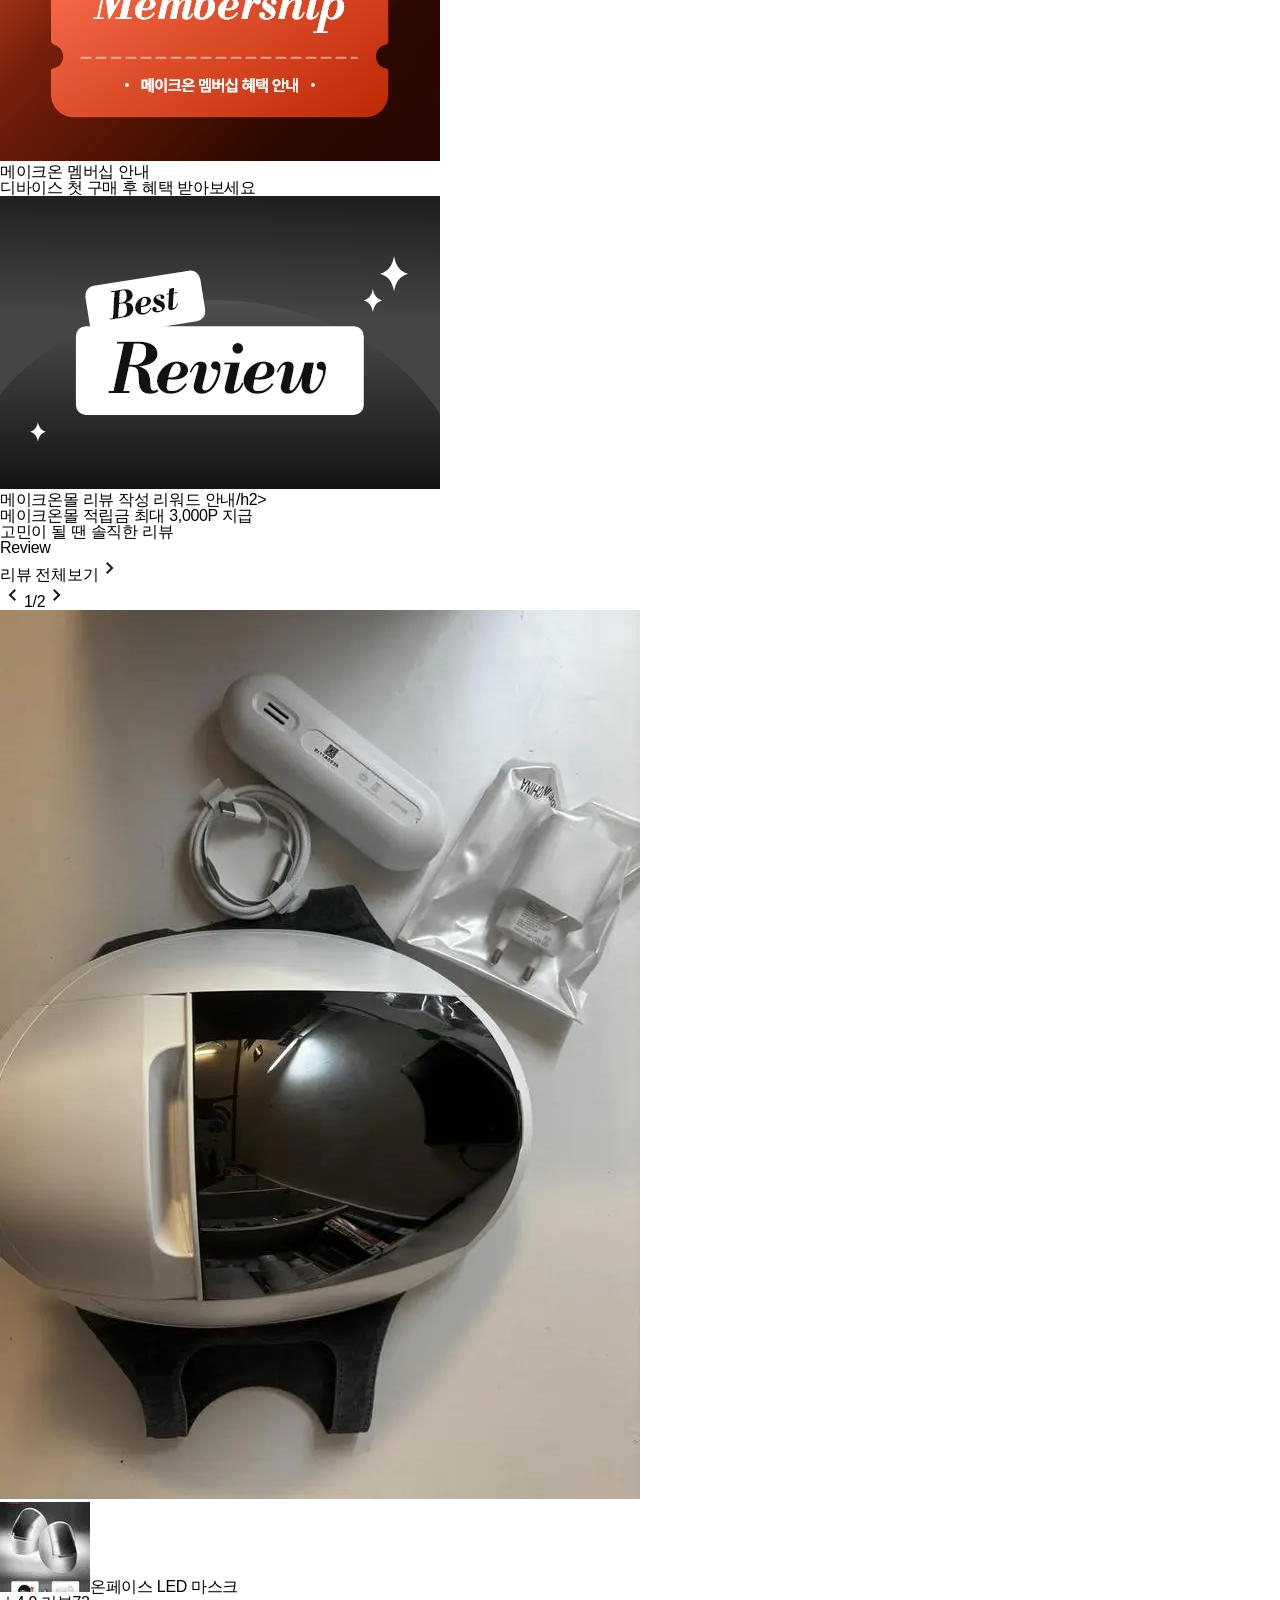
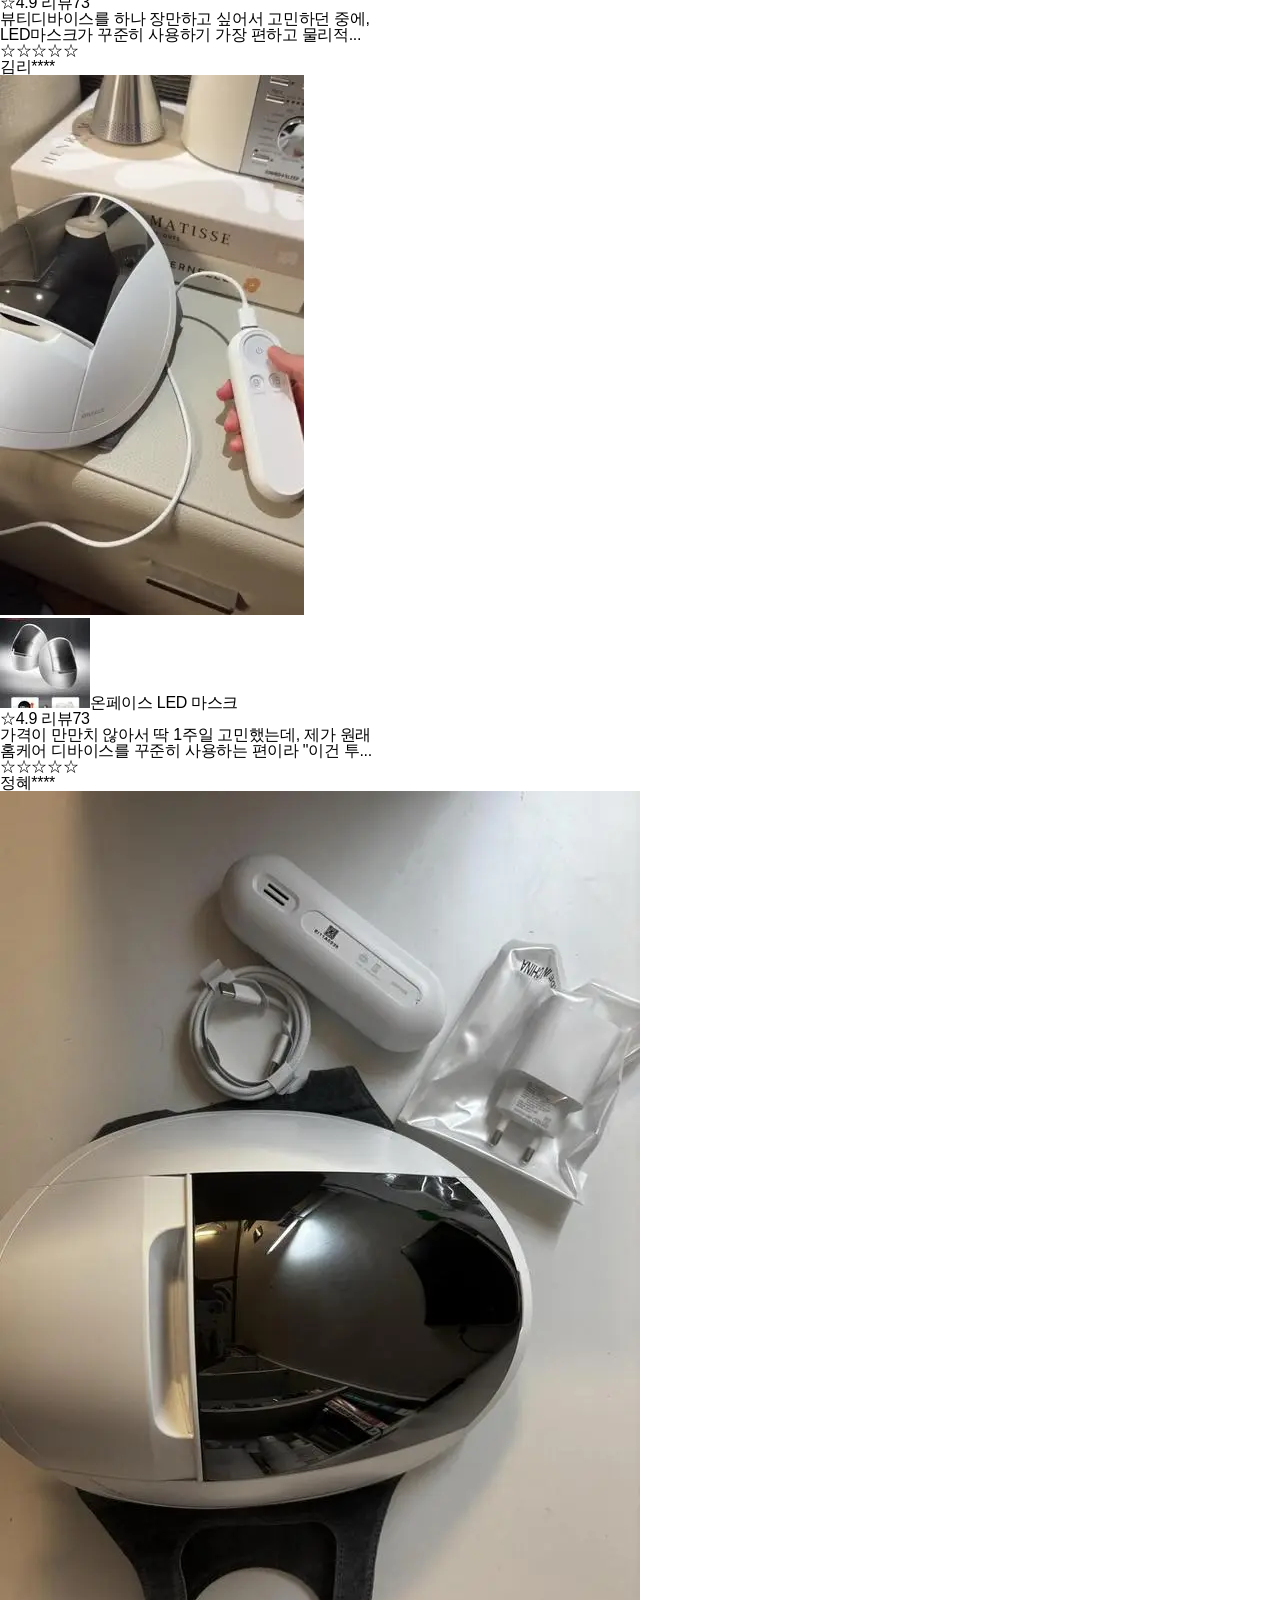
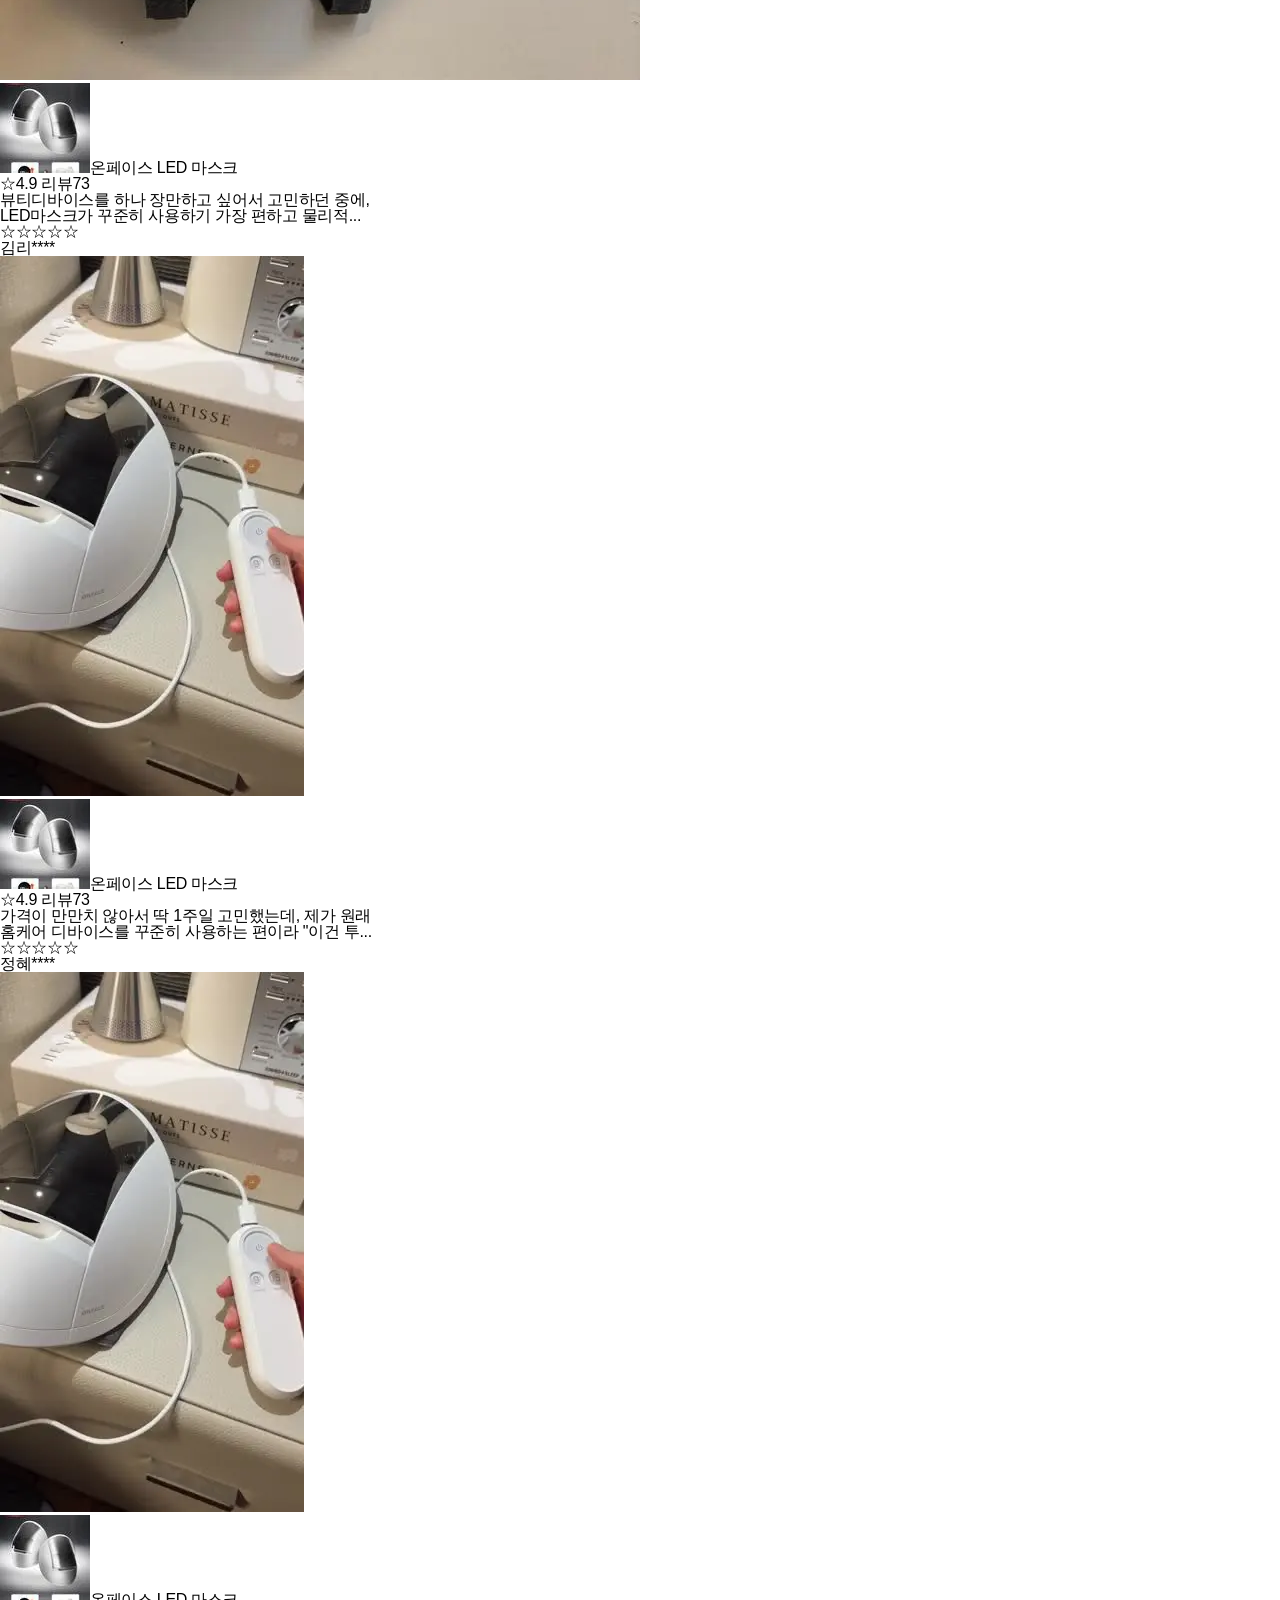
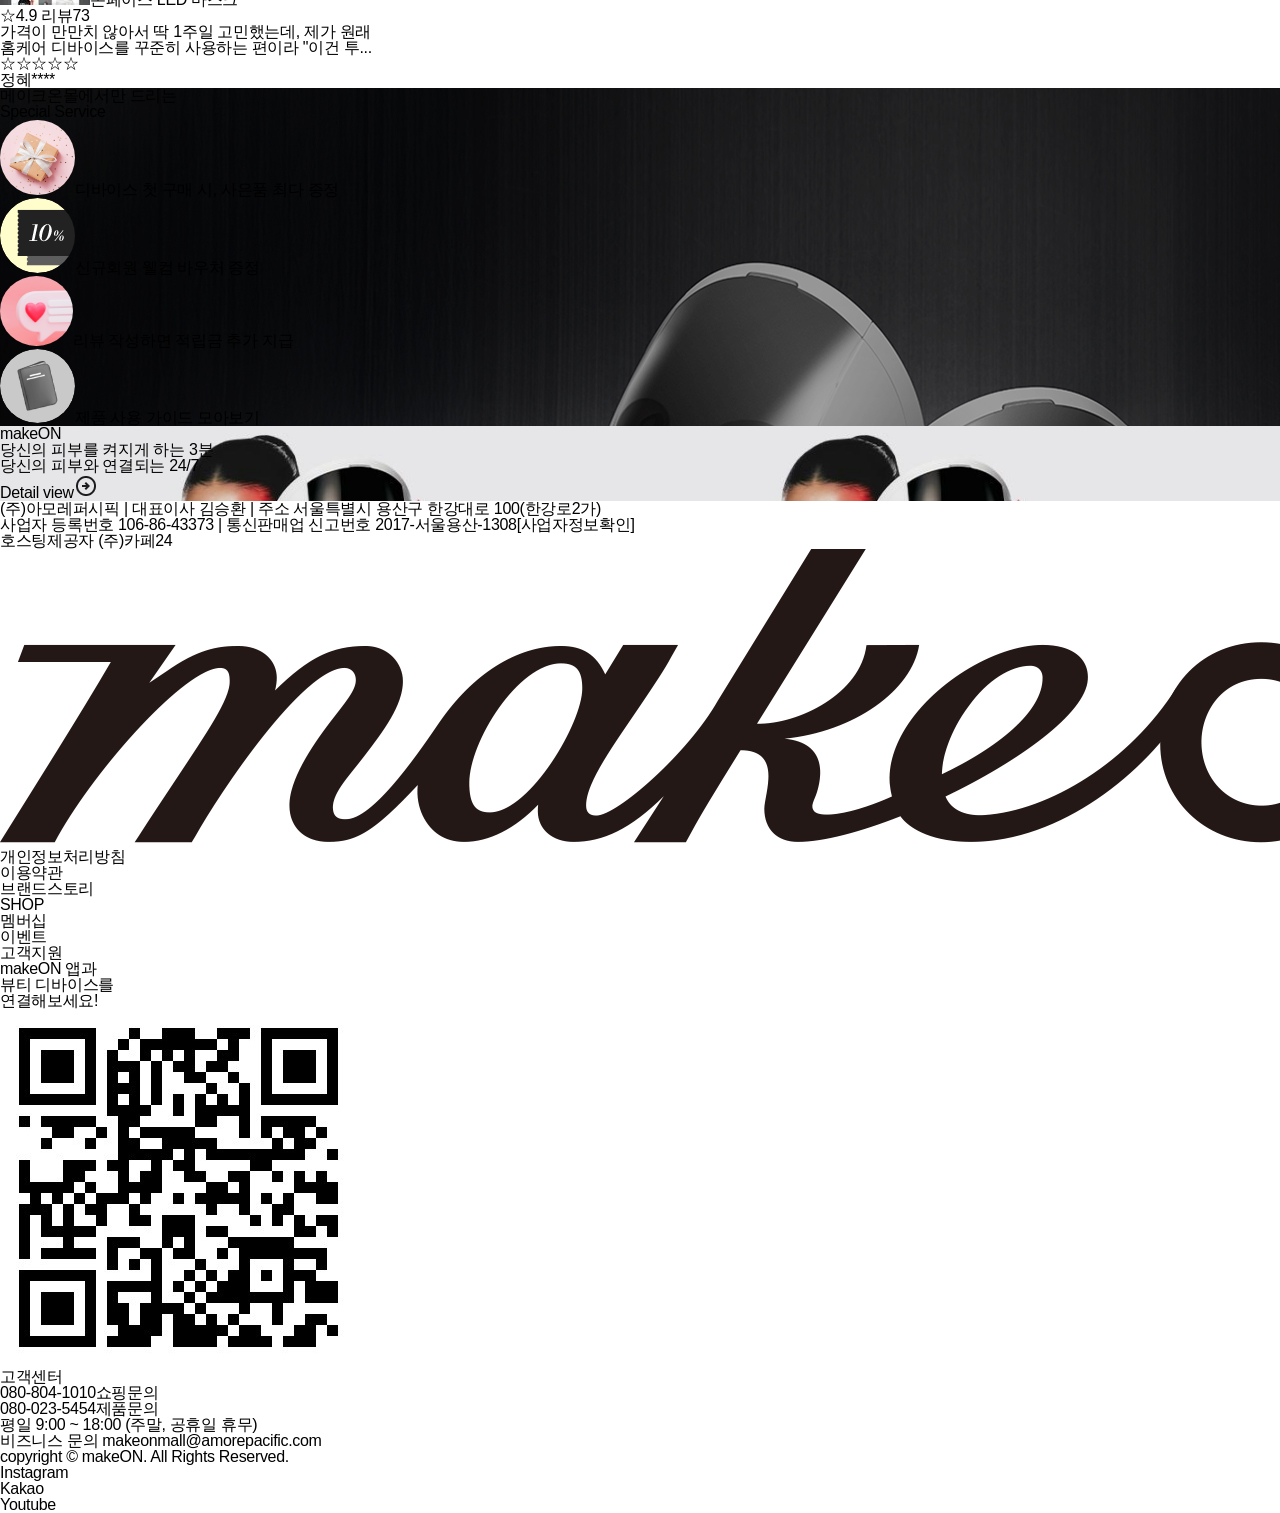
==== commit 132107e9: "css 띠배너까지" ====
--- a/index.html
+++ b/index.html
@@ -8,11 +8,16 @@
     <link rel="shortcut icon" href="./img/Frame 1.png" type="image/x-icon">
     <title>makeon</title>
     <link rel="stylesheet" href="./styles/reset.css">
-    <link rel="stylesheet" href="./styles/makeon.css">
+    <link rel="stylesheet" href="./styles/common.css">
+    <link rel="stylesheet" href="./styles/index.css">
 </head>
 <body>
     <div class="top_bnr">
         <div class="msg">
+            <p>피부 전문가 아모레퍼시픽이 만든, 라이프 뷰티 디바이스 브랜드 메이크온</p>
+            <p>피부 전문가 아모레퍼시픽이 만든, 라이프 뷰티 디바이스 브랜드 메이크온</p>
+            <p>피부 전문가 아모레퍼시픽이 만든, 라이프 뷰티 디바이스 브랜드 메이크온</p>
+            <p>피부 전문가 아모레퍼시픽이 만든, 라이프 뷰티 디바이스 브랜드 메이크온</p>
             <p>피부 전문가 아모레퍼시픽이 만든, 라이프 뷰티 디바이스 브랜드 메이크온</p>
             <p>피부 전문가 아모레퍼시픽이 만든, 라이프 뷰티 디바이스 브랜드 메이크온</p>
         </div>
@@ -26,7 +31,7 @@
                         <ul class="submenu">
                             <li><a href="#">메이크온 스토리</a></li>
                             <li><a href="#">제품 스토리</a>
-                                <ul class="3depth">
+                                <ul class="depth">
                                     <li><a href="#">ONFAOE LED Mask</a></li>
                                     <li><a href="#">Skin Light Therapy</a></li>
                                 </ul>
@@ -60,7 +65,7 @@
             <ul class="lnb_user">
                 <li class="search"><a href="#"><img src="./img/search.png" alt="검색하기"></a></li>
                 <li class="cart"><a href="#"><img src="./img/shopping cart.png" alt="장바구니"></a></li>
-                <li class="my page"><a href="#"><img src="./img/my page.png" alt="마이페이지"></a></li>
+                <li class="my_page"><a href="#"><img src="./img/my page.png" alt="마이페이지"></a></li>
             </ul>
         </header>
         <main>
@@ -209,6 +214,45 @@
                             </article>
                         </a>
                     </li>
+                    <li>
+                        <a href="#">
+                            <article class="review_card">
+                                <img src="./img/Review.jpg" alt="">
+                                <div class="review">
+                                    <a href="#">
+                                        <p class="review_product"><img src="./img/Review_2.jpg" alt="">온페이스 LED 마스크<br>&star;4.9 리뷰73</p>
+                                    </a>
+                                </div>
+                                <p class="review_text">뷰티디바이스를 하나 장만하고 싶어서 고민하던 중에,<br>LED마스크가 꾸준히 사용하기 가장 편하고 물리적...<br>&star;&star;&star;&star;&star;<br>김리****</p>
+                            </article>
+                        </a>
+                    </li>
+                    <li>
+                        <a href="#">
+                            <article class="review_card">
+                                <img src="./img/Review1.jpg" alt="">
+                                <div class="review">
+                                    <a href="#">
+                                        <p class="review_product"><img src="./img/Review_2.jpg" alt="">온페이스 LED 마스크<br>&star;4.9 리뷰73</p>
+                                    </a>
+                                </div>
+                                <p class="review_text">가격이 만만치 않아서 딱 1주일 고민했는데, 제가 원래<br>홈케어 디바이스를 꾸준히 사용하는 편이라 "이건 투...<br>&star;&star;&star;&star;&star;<br>정혜****</p>
+                            </article>
+                        </a>
+                    </li>
+                    <li>
+                        <a href="#">
+                            <article class="review_card">
+                                <img src="./img/Review1.jpg" alt="">
+                                <div class="review">
+                                    <a href="#">
+                                        <p class="review_product"><img src="./img/Review_2.jpg" alt="">온페이스 LED 마스크<br>&star;4.9 리뷰73</p>
+                                    </a>
+                                </div>
+                                <p class="review_text">가격이 만만치 않아서 딱 1주일 고민했는데, 제가 원래<br>홈케어 디바이스를 꾸준히 사용하는 편이라 "이건 투...<br>&star;&star;&star;&star;&star;<br>정혜****</p>
+                            </article>
+                        </a>
+                    </li>
                 </ul>
             </section>
             <section class="hero" style="background-image: url(./img/Background.jpg);">
@@ -236,24 +280,18 @@
                     <p>사업자 등록번호 106-86-43373 | 통신판매업 신고번호 2017-서울용산-1308<a href="#">[사업자정보확인]</a></p>
                     <p>호스팅제공자 (주)카페24</p>
                 </address>
-                <div class="footer_logo">
-                    <a href="./index.html"><img src="./img/makeon.jpg" alt="makeon"></a>
-                </div>
-                <nav class="footer_policy">
-                    <ul>
-                        <li><a href="#">개인정보처리방침</a></li>
-                        <li><a href="#">이용약관</a></li>
-                    </ul>
-                </nav>
-                <nav class="fnb">
-                    <ul class="fnb_list">
-                        <li><a href="#">브랜드스토리</a></li>
-                        <li><a href="#">SHOP</a></li>
-                        <li><a href="#">멤버십</a></li>
-                        <li><a href="#">이벤트</a></li>
-                        <li><a href="#">고객지원</a></li>
-                    </ul>
-                </nav>
+                <a href="./index.html" class="footer_logo"><img src="./img/makeon.jpg" alt="makeon"></a>
+                <ul class="footer_policy">
+                    <li><a href="#">개인정보처리방침</a></li>
+                    <li><a href="#">이용약관</a></li>
+                </ul>
+                <ul class="fnb_list">
+                    <li><a href="#">브랜드스토리</a></li>
+                    <li><a href="#">SHOP</a></li>
+                    <li><a href="#">멤버십</a></li>
+                    <li><a href="#">이벤트</a></li>
+                    <li><a href="#">고객지원</a></li>
+                </ul>
                 <section class="footer_cta">
                     <p>makeON 앱과<br>뷰티 디바이스를<br>연결해보세요!</p>
                     <img src="./img/qr.jpg" alt="makeON 앱 연결 QR코드">
@@ -269,13 +307,11 @@
                     <p class="copyright">
                         copyright &copy; makeON. All Rights Reserved.
                     </p>
-                    <nav class="sns">
-                        <ul>
+                    <ul class="sns">
                         <li><a href="#">Instagram</a></li>
                         <li><a href="#">Kakao</a></li>
                         <li><a href="#">Youtube</a></li>
-                        </ul>
-                    </nav>
+                    </ul>
                 </div>
             </div>
         </footer>
--- a/styles/index.css
+++ b/styles/index.css
@@ -0,0 +1,79 @@
+body {}
+body .top_bnr {
+    width: 100%;
+    background: #111;
+    overflow: hidden;
+    padding: 10px 0;
+}
+body .top_bnr .msg {
+    display: flex; flex-flow:row nowrap;
+    width: max-content;
+    gap:150px;
+    white-space: nowrap;
+    animation: marquee 25s linear infinite;
+    padding-left: 100%;
+}
+body .top_bnr .msg p {
+    color:#fff;
+    font-size:0.88rem; font-weight:600;
+}
+@keyframes marquee{
+    0% { transform: translateX(0); }
+    100% { transform: translateX(-50%); }
+}
+/* ============================================top banner (흘러가는 문구 느낌) */
+#wrap {}
+#wrap header {}
+#wrap header h1 {}
+#wrap header h1 a {}
+#wrap header h1 a img {}
+#wrap header nav {}
+#wrap header nav #gnb {}
+#wrap header nav #gnb > li {}
+#wrap header nav #gnb > li > a {}
+#wrap header nav #gnb .submenu {}
+#wrap header nav #gnb .submenu li {}
+#wrap header nav #gnb .submenu li a {}
+#wrap header nav #gnb .depth {}
+#wrap header nav #gnb .depth li {}
+#wrap header nav #gnb .depth li a {}
+/* ==========================================================헤더 아이콘 메뉴 */
+#wrap header .lnb_user {}
+#wrap header .lnb_user .search {}
+#wrap header .lnb_user .search a {}
+#wrap header .lnb_user .search a img {}
+#wrap header .lnb_user .cart {}
+#wrap header .lnb_user .cart a {}
+#wrap header .lnb_user .cart a img {}
+#wrap header .lnb_user .my_page {}
+#wrap header .lnb_user .my_page a {}
+#wrap header .lnb_user .my_page a img {}
+/* =========================================================footer */
+#wrap footer {}
+#wrap footer .footer_left {}
+#wrap footer .footer_left address {}
+#wrap footer .footer_left address p {}
+#wrap footer .footer_left address p em {}
+#wrap footer .footer_left address p a {}
+#wrap footer .footer_logo {}
+#wrap footer .footer_logo img {}
+#wrap footer .footer_policy {}
+#wrap footer .footer_policy li {}
+#wrap footer .footer_policy li a {}
+#wrap footer .fnb_list {}
+#wrap footer .fnb_list li {}
+#wrap footer .fnb_list li a {}
+#wrap footer .footer_cta {}
+#wrap footer .footer_cta p {}
+#wrap footer .footer_cta p br {}
+#wrap footer .footer_cta img {}
+#wrap footer .customer_center {}
+#wrap footer .customer_center dt {}
+#wrap footer .customer_center dd {}
+#wrap footer .customer_center dd strong {}
+#wrap footer p {}
+#wrap footer .footer_bottom {}
+#wrap footer .footer_bottom .copyright {}
+#wrap footer .footer_bottom .sns {}
+#wrap footer .footer_bottom .sns li {}
+#wrap footer .footer_bottom .sns li a {}
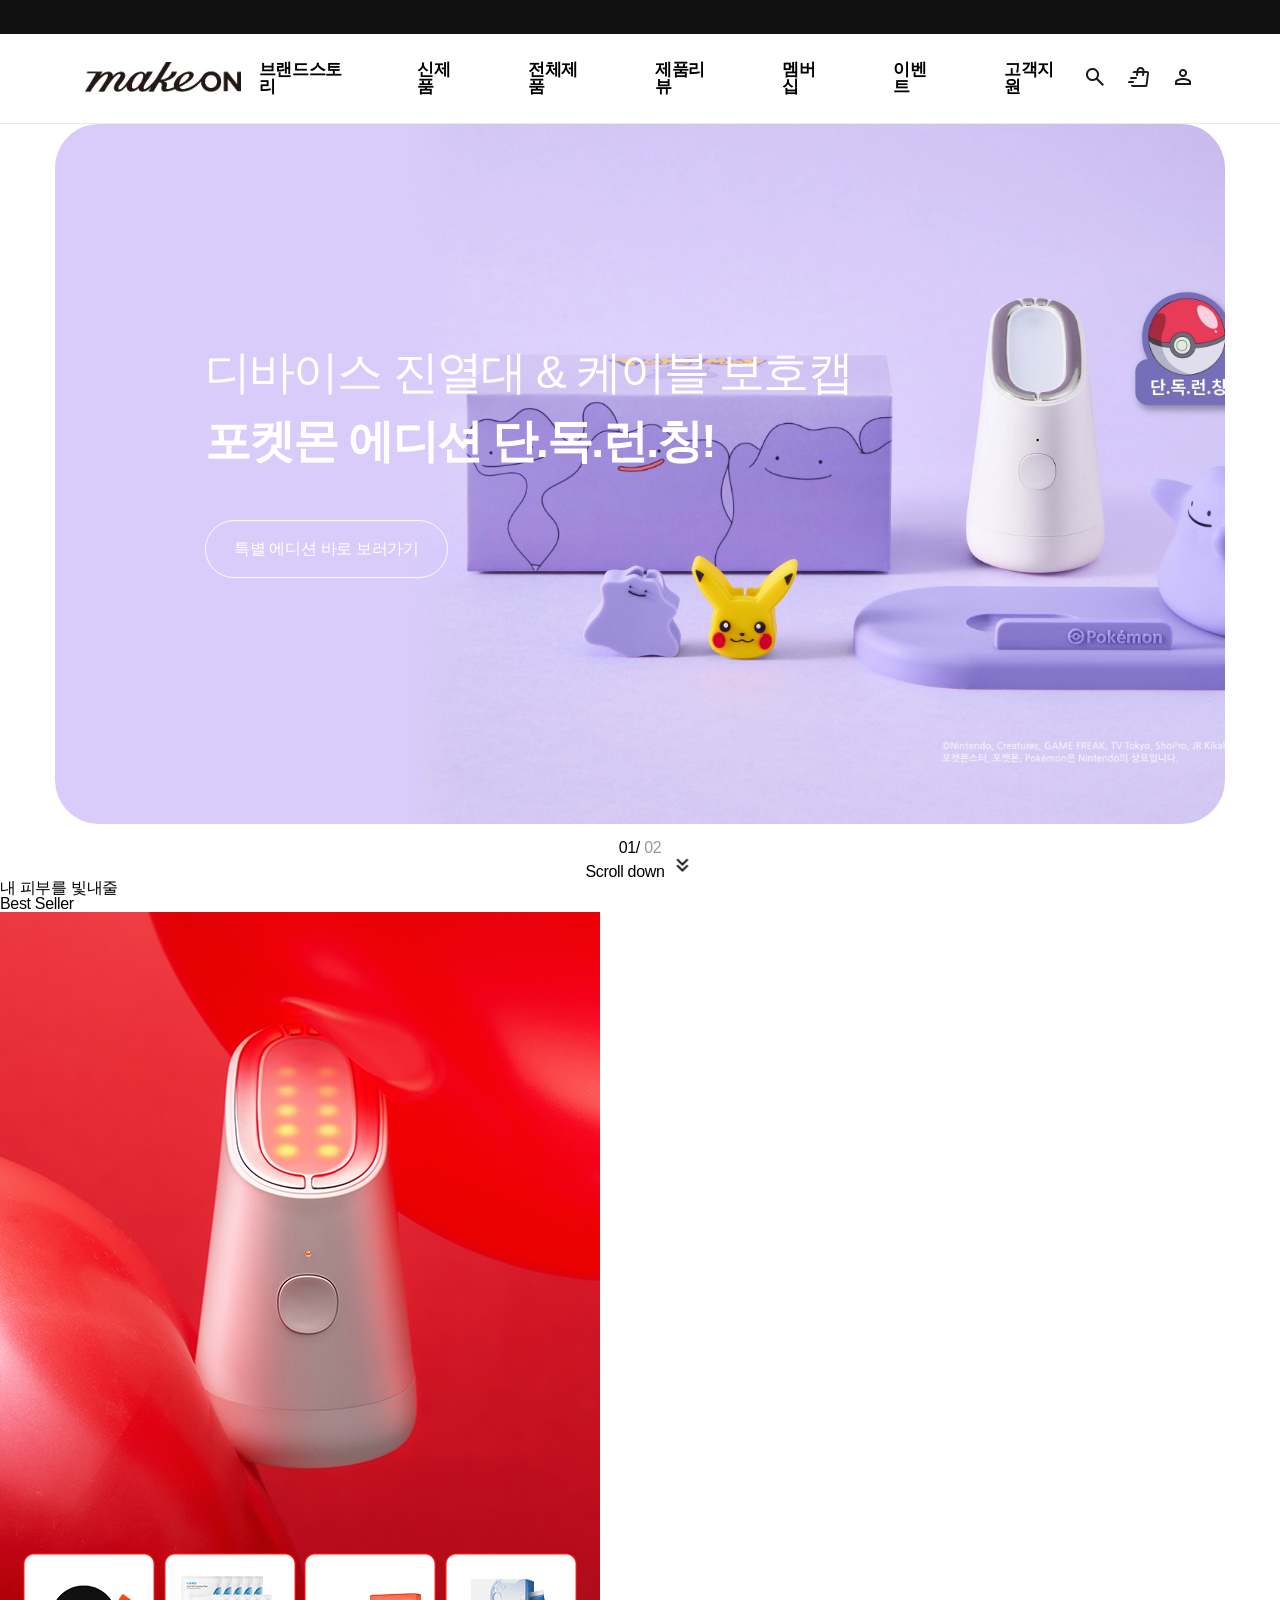
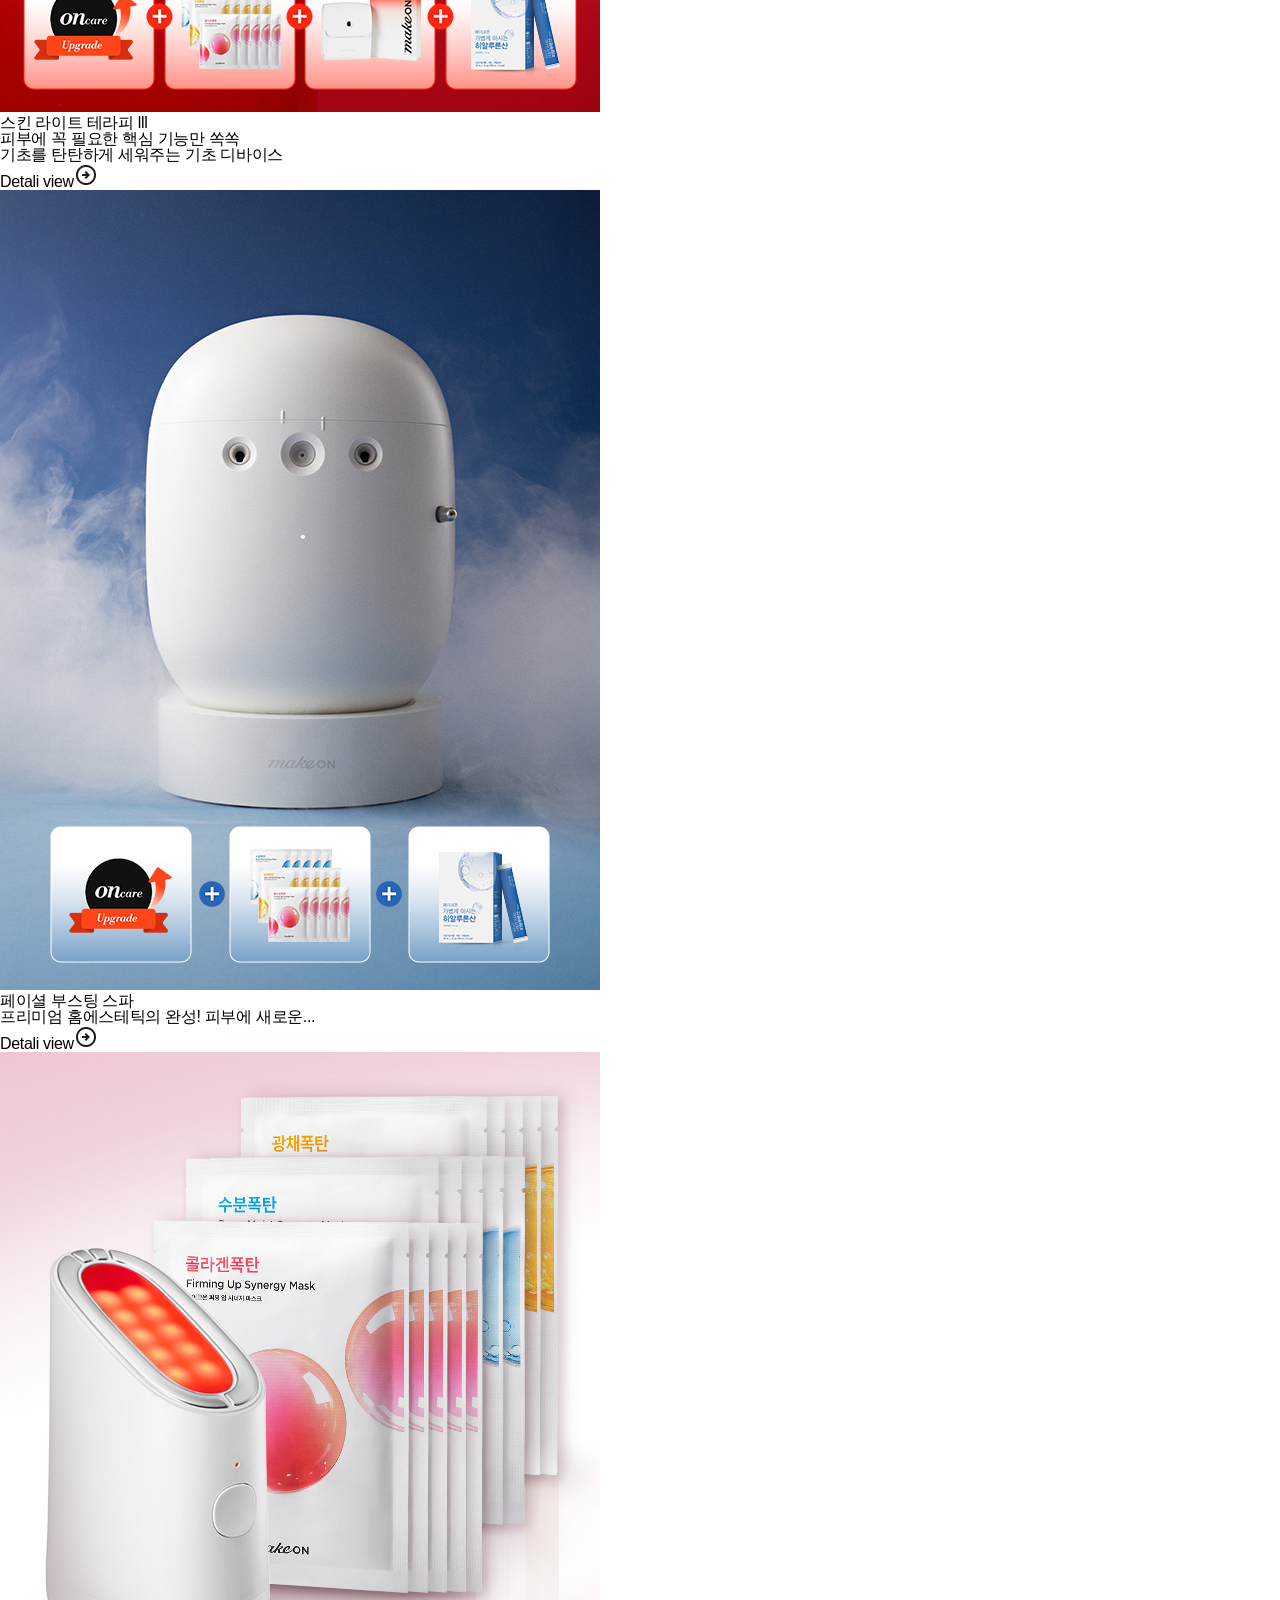
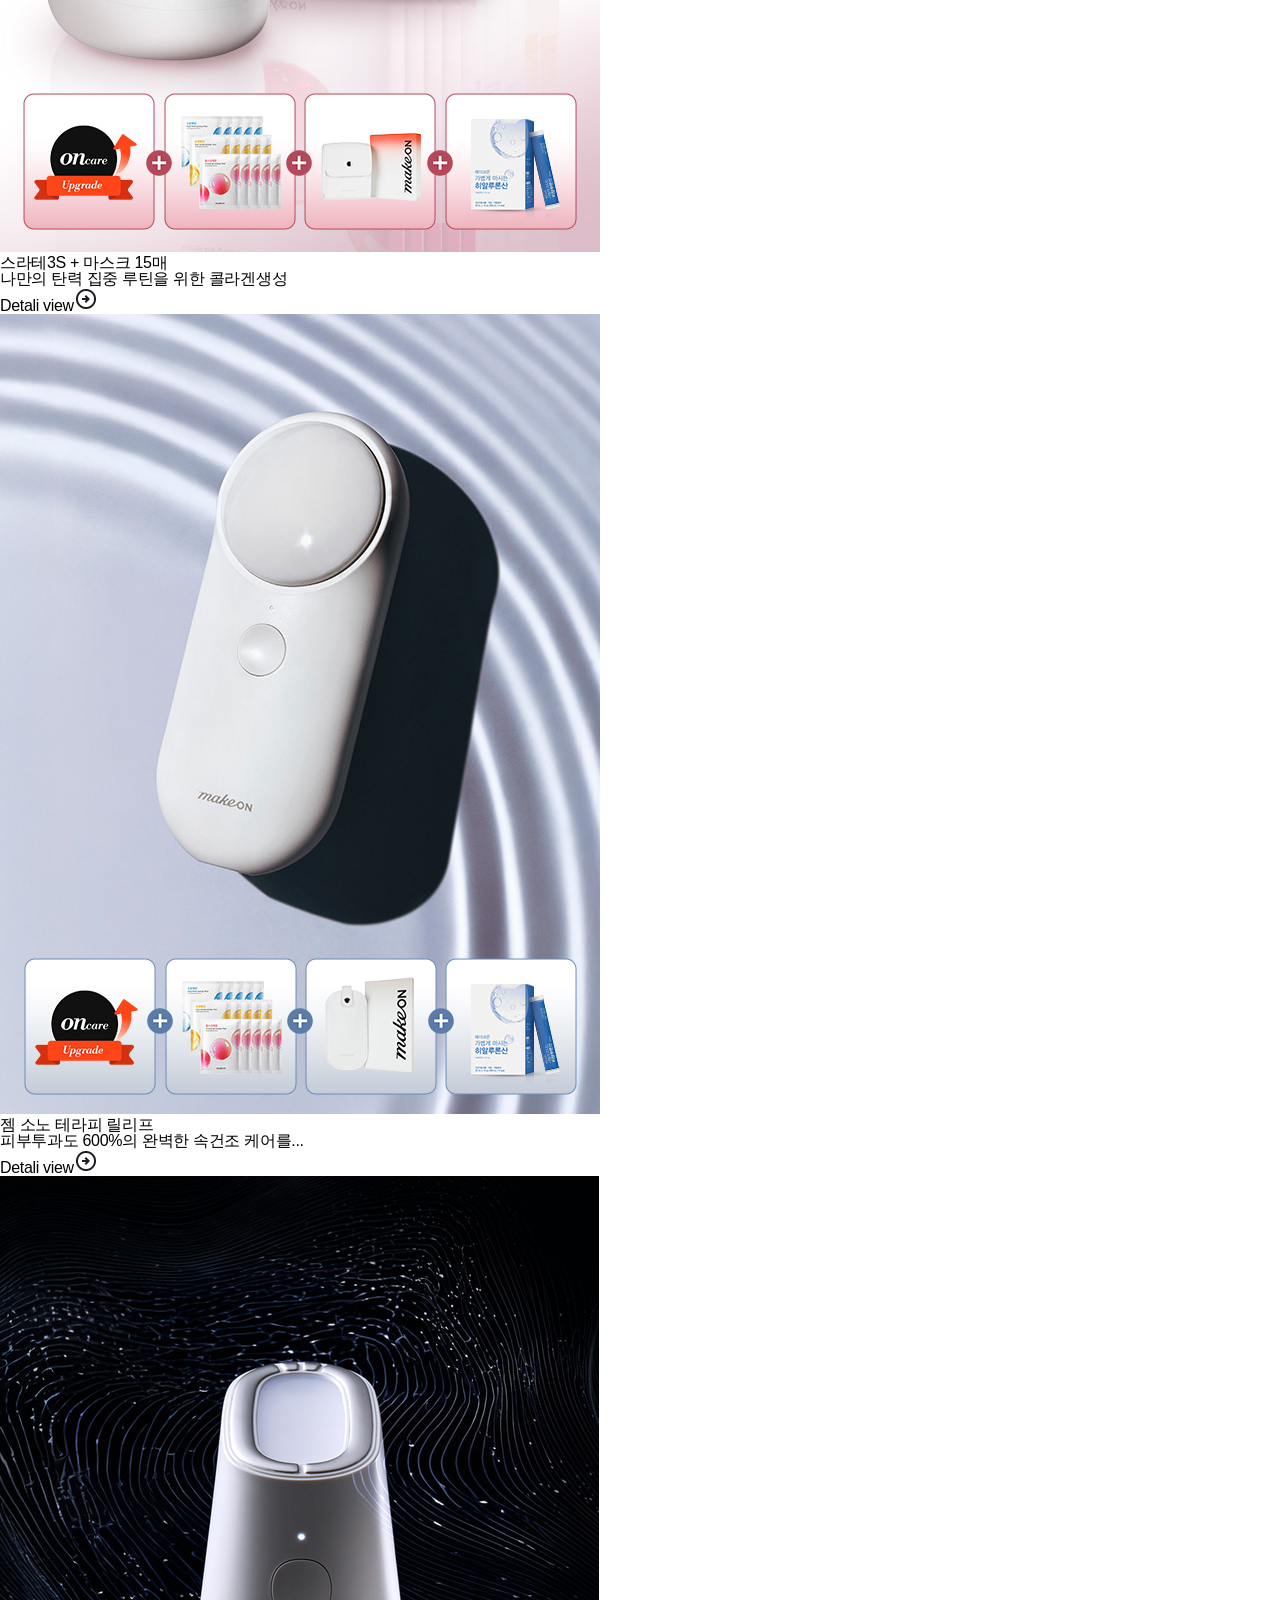
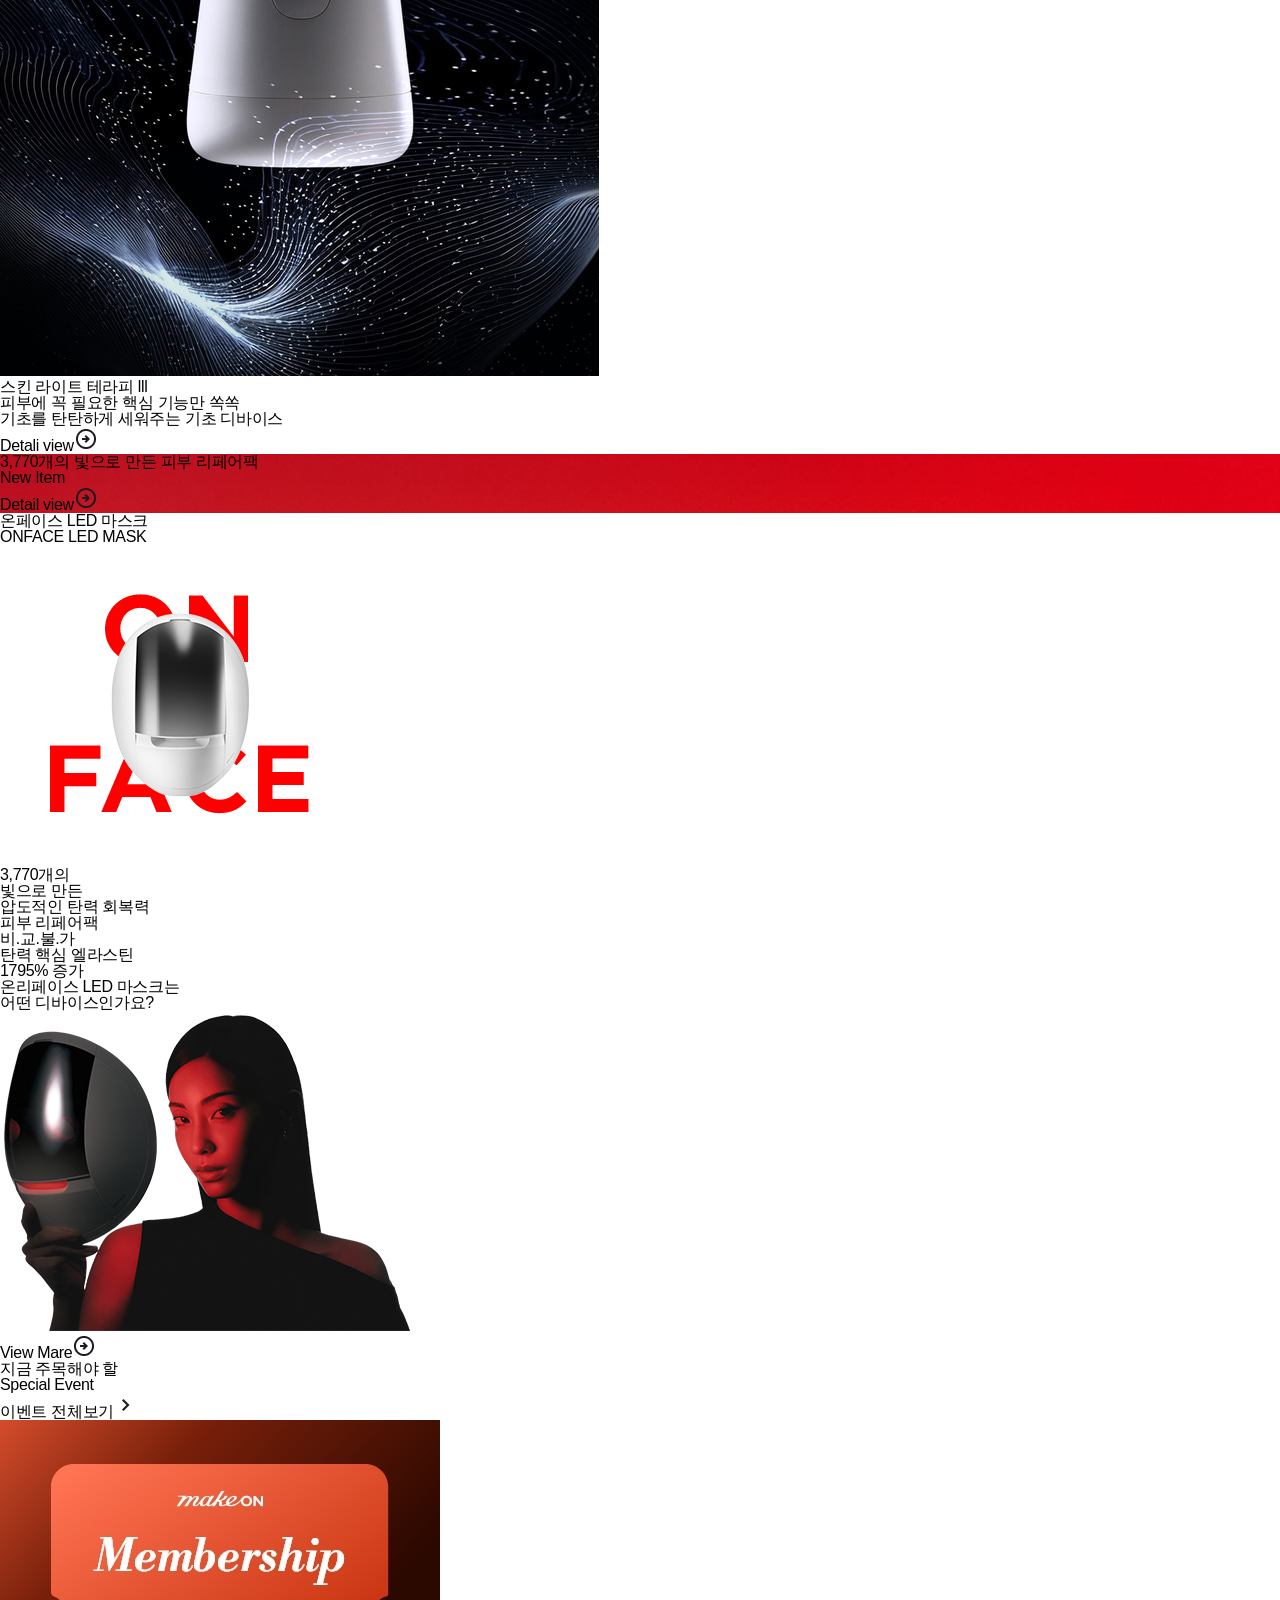
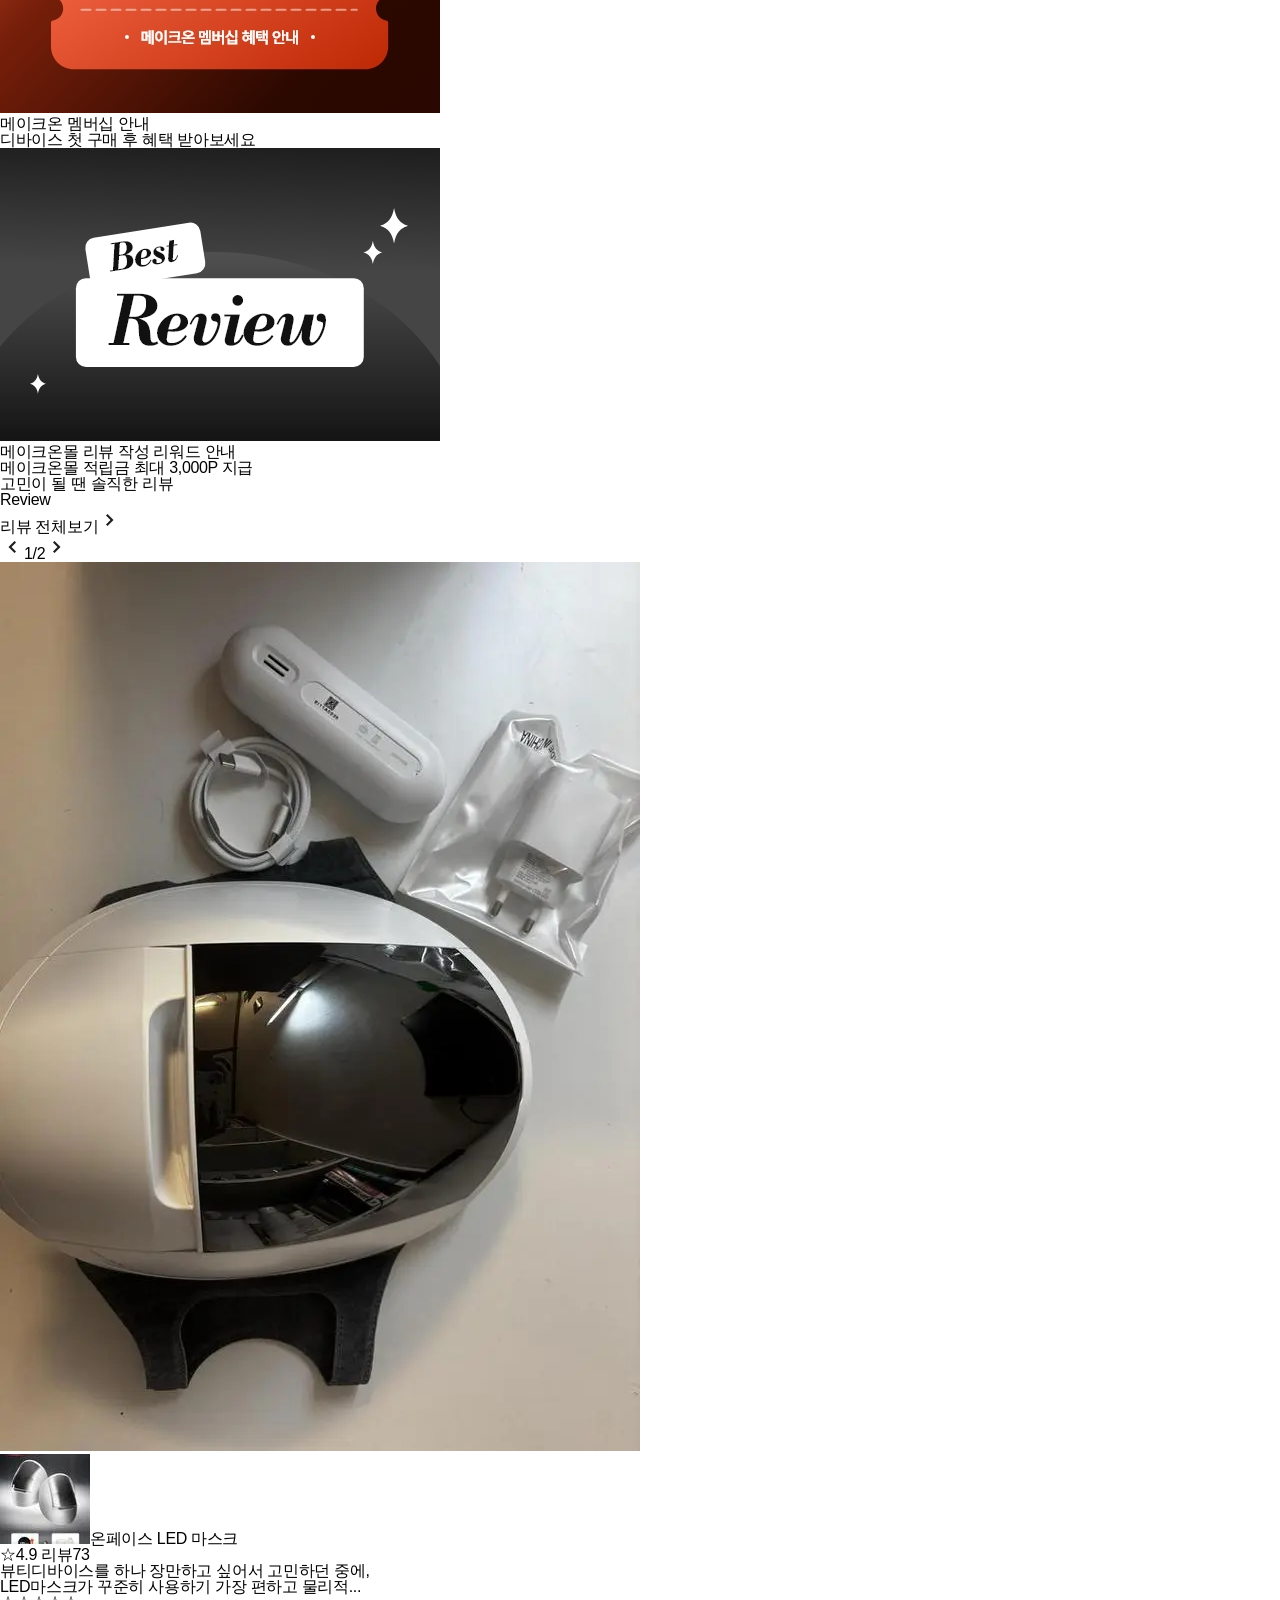
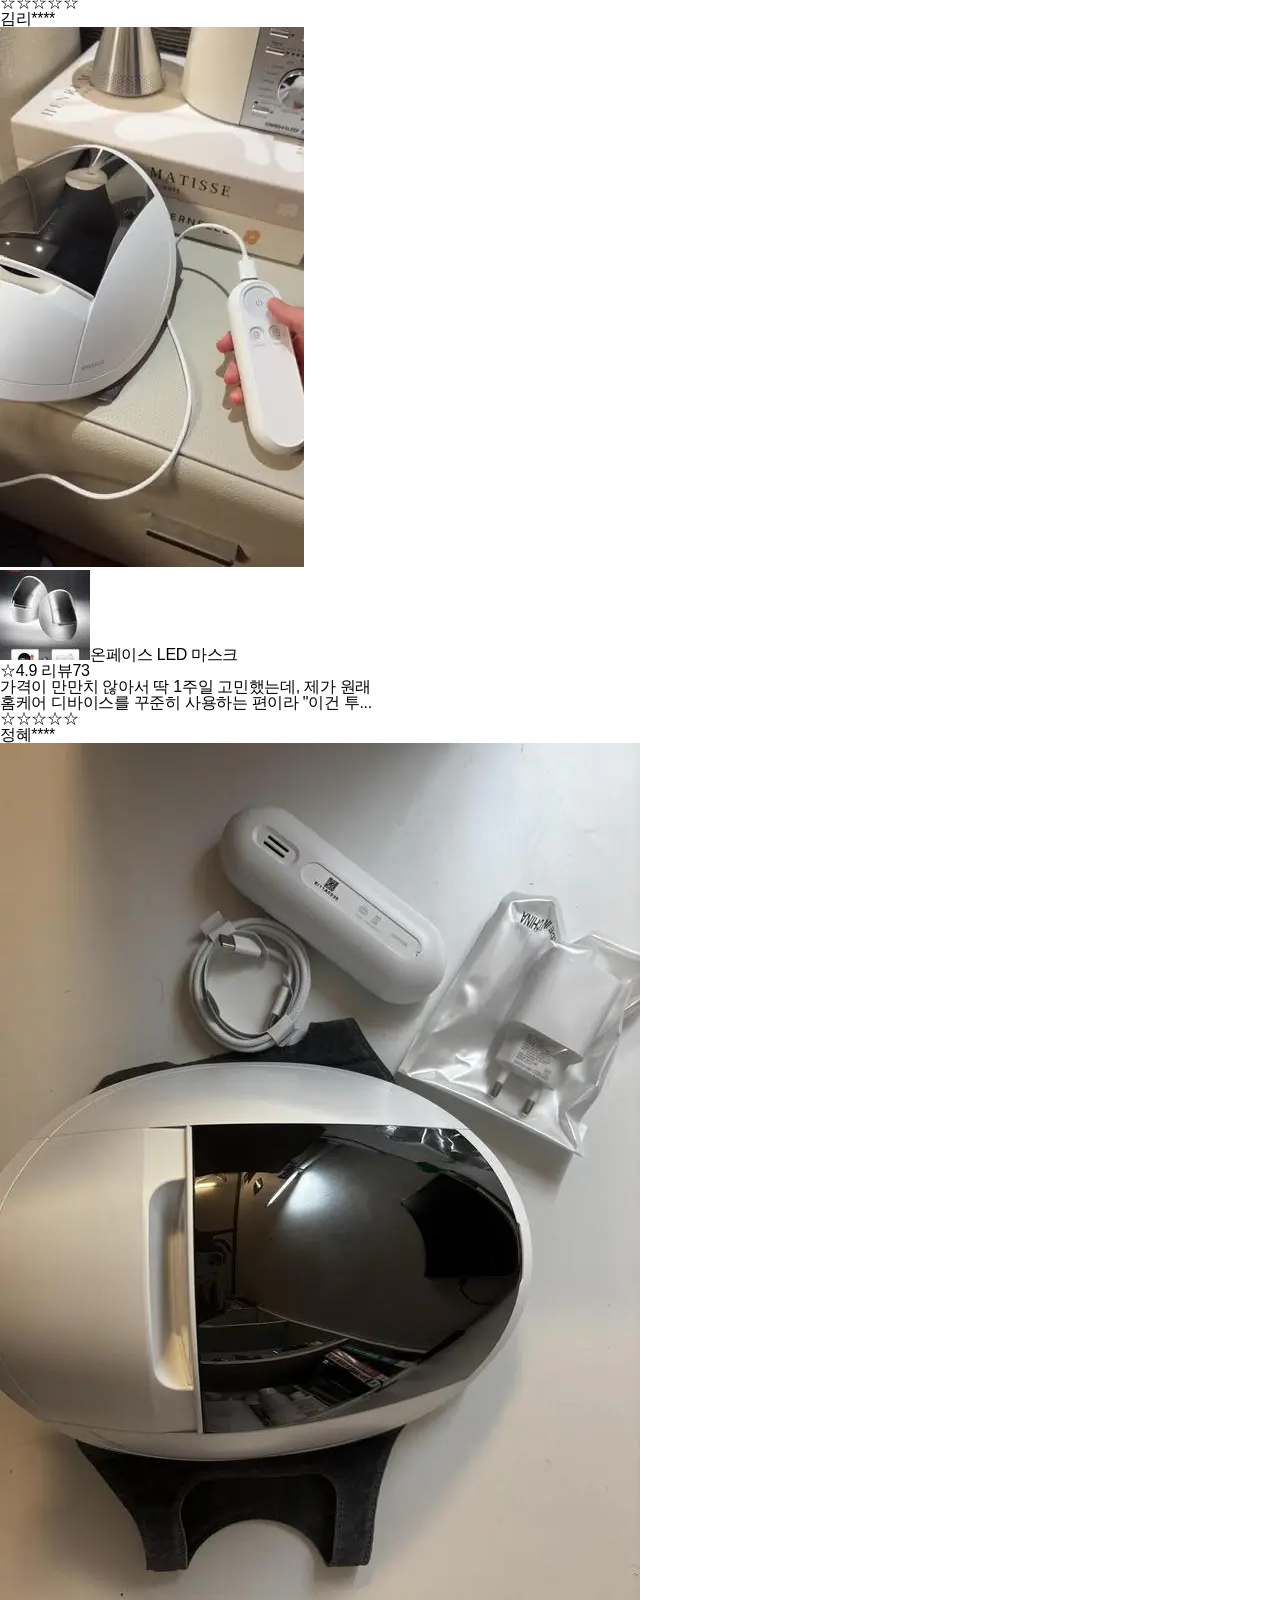
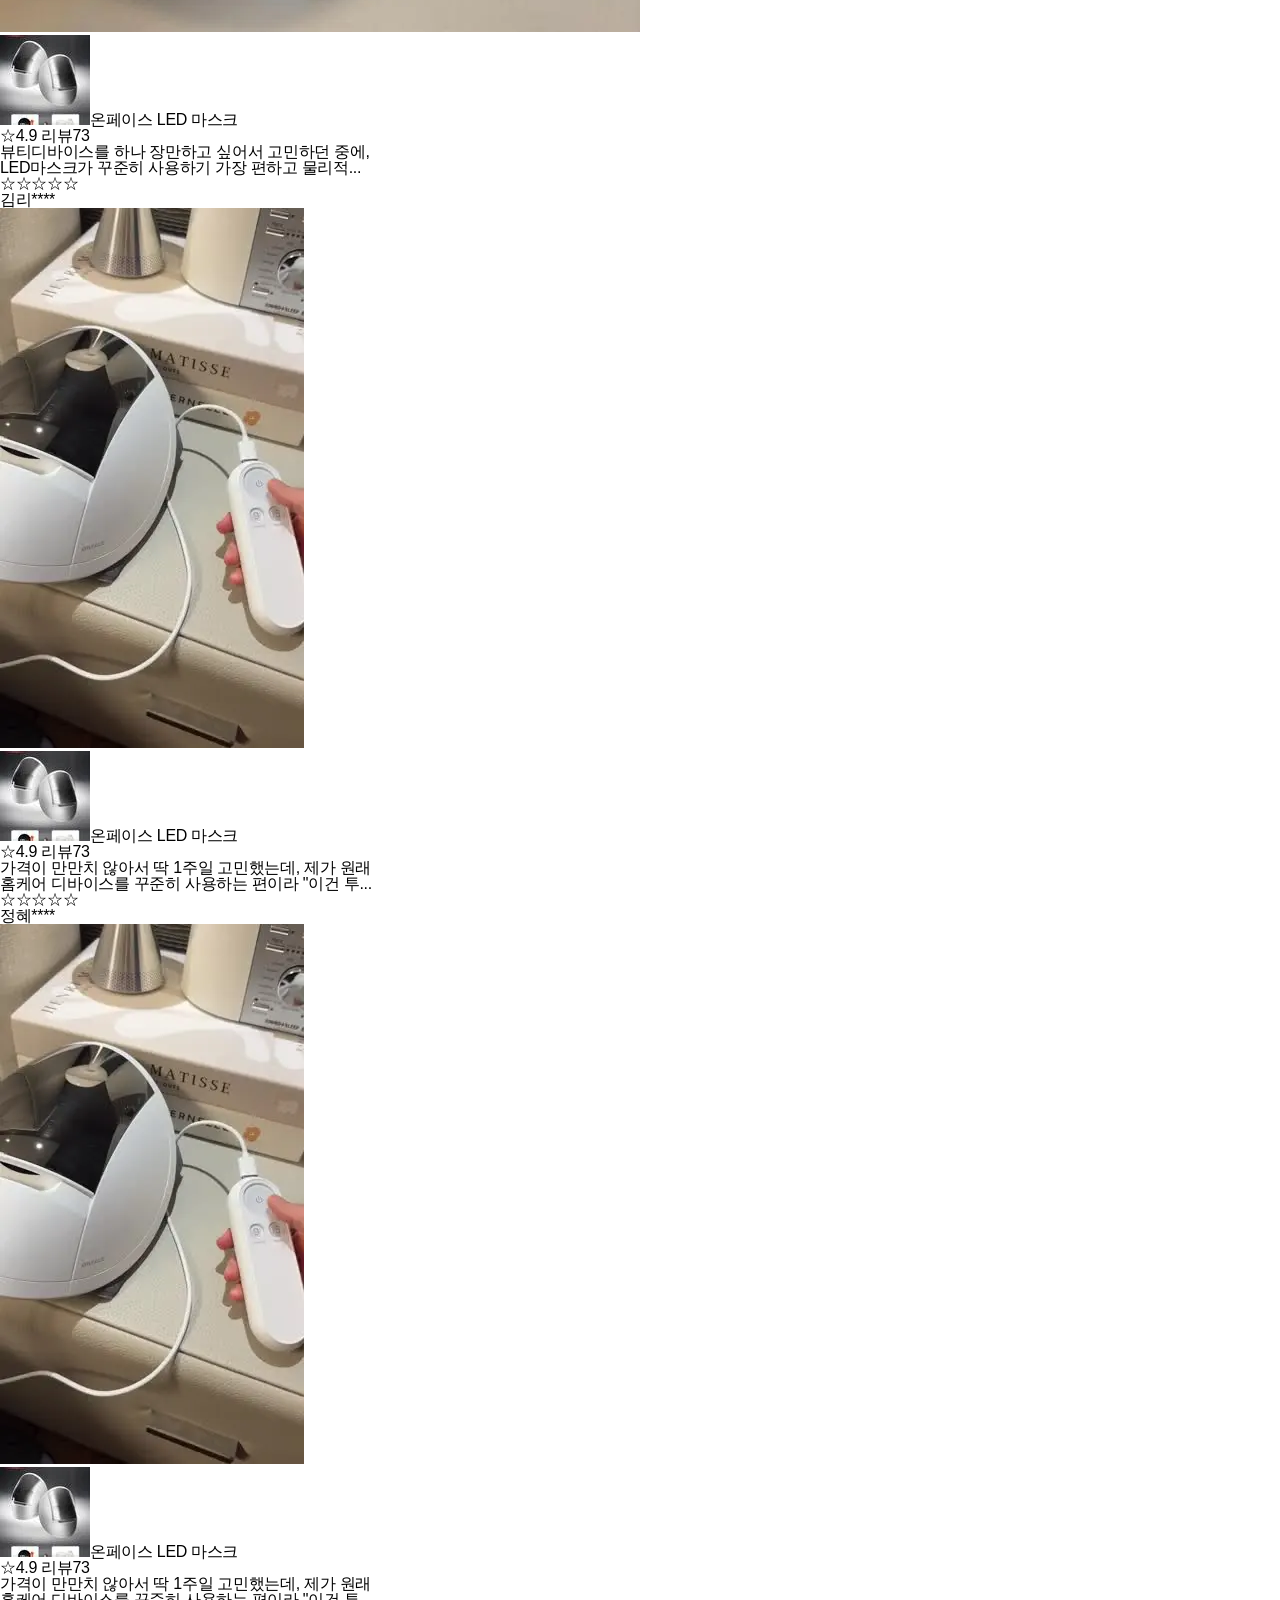
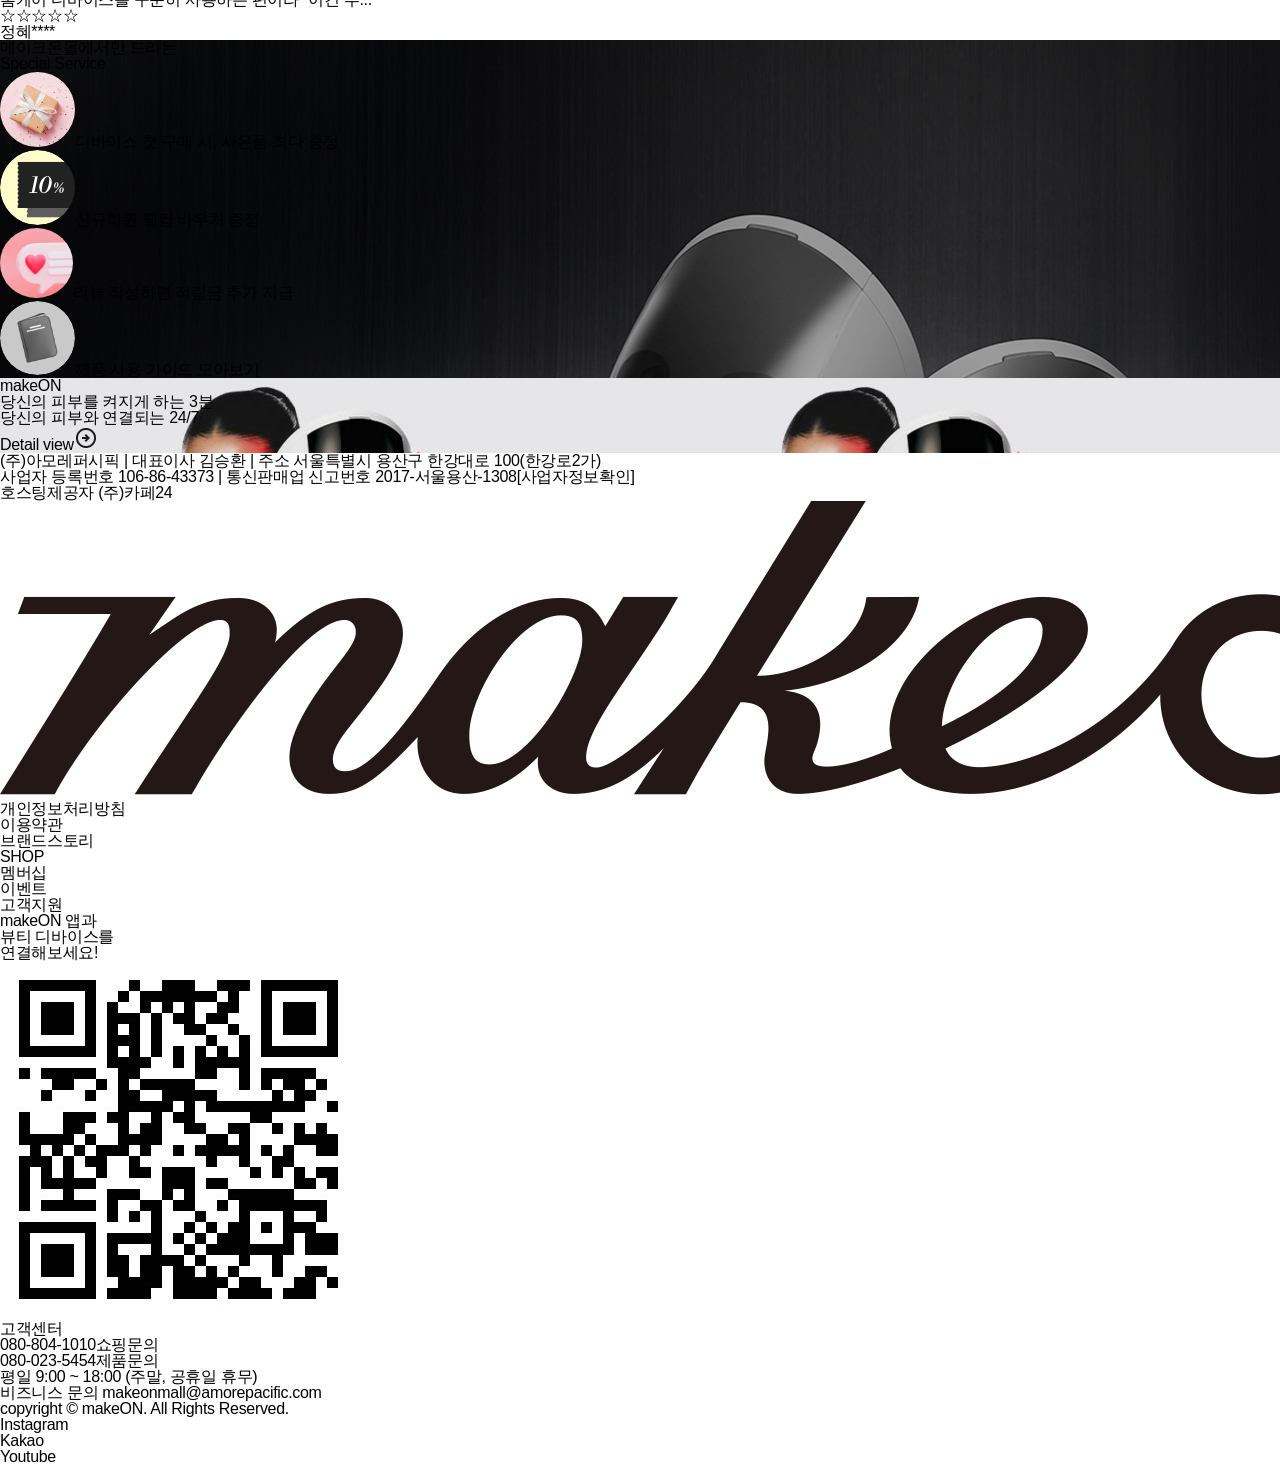
==== commit a1f33660: "히어로배너 애니메이션까지" ====
--- a/index.html
+++ b/index.html
@@ -46,6 +46,7 @@
                             <li><a href="#">이너뷰티</a></li>
                         </ul>
                     </li>
+                    <li><a href="#">제품리뷰</a></li>
                     <li><a href="#">멤버십</a></li>
                     <li><a href="#">이벤트</a>
                         <ul class="submenu">
@@ -70,25 +71,28 @@
         </header>
         <main>
             <div id="hero_bnr_slide_wrap">
-                <div class="slide_1" style="background-image:url(./img/Hero\ Banner1.jpg);">
+                <div class="slide_1" style="background-image:url(./img/Hero\ Banner.jpg);">
                     <div class="txt">
-                        <h1>3초 진단, 3분 케어, 30개의 임상 결과<br><span>스킨 라이트 테라피 3S</span></h1>
-                        <p>더 강력해진 효과로 홈케어의 한계를 뛰어넘다</p>
+                        <h1><span>디바이스 진열대 & 케이블 보호캡</span><span>포켓몬 에디션 단.독.런.칭!</span></h1>
+                        <a class="learn_more" href="#">특별 에디션 바로 보러가기</a>
+                    </div>
+                </div>
+                <div class="slide_2" style="background-image:url(./img/Hero\ Banner1.jpg);">
+                    <div class="txt">
+                        <h1><span>빛으로 만든 피부 리페어팩</span><span>온페이스 LED 마스크</span></h1>
+                        <p>탄력 핵심 엘라스틴 1,795% 증가 경험하기</p>
                         <a class="learn_more" href="#">자세히 보기</a>
                     </div>
                 </div>
-                <div class="slide_2" style="background-image:url(./img/Hero\ Banner.jpg);">
-                    <div class="txt">
-                        <h1>하루 4,500원 프리미엄 케어<br><span>2월 한정 -28만원 타임딜</span></h1>
-                        <p>절대 놓치지 마세요</p>
-                        <a class="learn_more" href="#">자세히 보기</a>
-                    </div>
-                </div>
-                <div class="prev_btn"><button><img src="./img/Previous.png" alt="이전 광고 보기"></button></div>
-                <div class="next_btn"><button><img src="./img/next.png" alt="다음 광고 보기"></button></div>
+                <div class="prev_btn">
+                    <button type="button"><img src="./img/Arrow2.png" alt="이전 광고 보기"></button>
+                </div>
+                <div class="next_btn">
+                    <button type="button"><img src="./img/Arrow1.png" alt="다음 광고 보기"></button>
+                </div>
             <div class="page_number">
                 <span class="current">01/</span>
-                <span class="all">05</span>
+                <span class="all">02</span>
             </div>
                 <p>Scroll down<img src="./img/Arrow.png" alt=""></p>
             </div>
@@ -177,7 +181,7 @@
                     <li class="event_card">
                         <a href="#">
                             <img src="./img/Event1.jpg" alt="Best Reuiew 이벤트">
-                            <h2>메이크온몰 리뷰 작성 리워드 안내/h2>
+                            <h2>메이크온몰 리뷰 작성 리워드 안내</h2>
                             <p>메이크온몰 적립금 최대 3,000P 지급</p>
                         </a>
                     </li>
--- a/styles/common.css
+++ b/styles/common.css
@@ -0,0 +1,217 @@
+/* 공통 common.css */
+body {}
+/* ============================================-top banner (흘러가는 문구 느낌) */
+body .top_bnr {
+    width: 100%;
+    background: #111;
+    overflow: hidden;
+    padding: 10px 0;
+}
+body .top_bnr .msg {
+    display: flex; flex-flow:row nowrap;
+    width: max-content;
+    gap:150px;
+    white-space: nowrap;
+    animation: marquee 25s linear infinite;
+    padding-left: 100%;
+}
+body .top_bnr .msg p {
+    color:#fff;
+    font-size:0.88rem; font-weight:600;
+}
+@keyframes marquee{
+    0% { transform: translateX(0); }
+    100% { transform: translateX(-50%); }
+}
+/* ===============================================================상단 메뉴 */
+#wrap {}
+#wrap header {
+    height: 90px;
+    padding: 0 85px;
+    display: flex; flex-flow:row nowrap;
+    align-items: center;
+    justify-content: space-between;
+    background: #fff;
+    border-bottom: 1px solid rgba(0,0,0,.08);
+    position: relative;
+    z-index: 10000;
+}
+#wrap header h1 {
+    width:163px;
+}
+#wrap header h1 a {}
+#wrap header h1 a img {width:100%;}
+#wrap header nav {
+    position: relative;
+    overflow: visible;
+}
+#wrap header nav #gnb {
+    display: flex; flex-flow:row nowrap;
+    gap: 30px;
+    align-items: center;
+}
+#wrap header nav #gnb > li {position: relative;}
+/* ===============================================================투명다리 */
+#wrap header nav #gnb > li::after{
+    content:"";
+    position:absolute;
+    left:0;
+    top:100%;
+    width:100%;
+    height: 12px;
+    background: transparent;
+}
+#wrap header nav #gnb > li::before {
+    content:"";
+    position:absolute;
+    left:-14px;
+    right:-14px;
+    top:0;
+    bottom:0;
+    background: transparent;
+}
+#wrap header nav #gnb > li > a {
+    display: inline-block;
+    font-size:1.06rem;
+    font-weight:600;
+    position: relative;
+    padding: 22px 18px;
+}
+#wrap header nav #gnb > li > a::after{
+    content:"";
+    position:absolute;
+    left:18px;
+    top:100%;
+    bottom:-8px;
+    width:calc(100% - 36px);
+    height:3px;
+    background:#000;
+    transform: scaleX(0);
+    transform-origin: right;
+    transition: transform 0.4s ease;
+}
+#wrap header nav #gnb > li:hover > a::after{
+    transform: scaleX(1);
+    transform-origin: left;
+}
+#wrap header nav #gnb > li:hover > .submenu{
+    display: flex;
+    opacity: 1;
+    pointer-events: auto;
+}
+#wrap header nav #gnb > li > .submenu {
+    /* 마우스 올린 메뉴 아래 */
+    display: none;
+    position: absolute;
+    top: calc(100% + 10px);
+    left: 50%;
+    transform: translateX(-50%);
+    width: 200vw;                 
+    background: #fff;
+    border-top: 1px solid rgba(0,0,0,0.08);
+    gap: 30px;
+    padding: 10px 0;
+    z-index: 9999;
+    /* 2depth를 가로로 정렬 */
+    justify-content: center;
+    /* 애니메이션 */
+    opacity: 0;
+    pointer-events: none;
+    transition: opacity .18s ease;
+}
+#wrap header nav #gnb > li > .submenu > li {position: relative;}
+/* ===============================================================투명다리 */
+#wrap header nav #gnb > li > .submenu > li::after{
+    content:"";
+    position:absolute;
+    left:-14px;
+    top:100%;
+    height: 12px;
+    background: transparent;
+}
+#wrap header nav #gnb > li > .submenu > li > a {
+    display: block;
+    padding: 14px 16px;
+    font-weight:600;
+    line-height: 1.4;
+    white-space: nowrap;
+    color: rgba(0,0,0,0.35);
+}
+#wrap header nav #gnb > li > .submenu > li > a:hover{
+    color:#000;
+}
+#wrap header nav #gnb .depth {
+    display: none;
+    position: absolute;
+    top: calc(100% + 9px);
+    left: 50%;
+    transform: translateX(-50%);
+    width: 200vw;
+    background:#fff;
+    border-top:1px solid rgba(0,0,0,.08);
+    padding: 10px 0;
+    gap:30px;
+    justify-content:center;
+    opacity:0;
+    pointer-events:none;
+    transition:opacity .18s ease;
+    z-index:9998;
+}
+#wrap header nav #gnb > li > .submenu > li:hover > .depth {
+    display:flex;
+    opacity:1;
+    pointer-events:auto;
+}
+#wrap header nav #gnb .depth li {}
+#wrap header nav #gnb .depth li a {
+    display:block;
+    padding:12px 16px;
+    font-weight:600;
+    color:rgba(0,0,0,0.35);
+    white-space:nowrap;
+}
+#wrap header nav #gnb .depth li a:hover {color:#000;}
+/* ==========================================================헤더 아이콘 메뉴 */
+#wrap header .lnb_user {
+    display: flex; flex-flow: row nowrap;
+    align-items: center;
+    gap: 20px;
+}
+#wrap header .lnb_user .search {}
+#wrap header .lnb_user .search a {}
+#wrap header .lnb_user .search a img {}
+#wrap header .lnb_user .cart {}
+#wrap header .lnb_user .cart a {}
+#wrap header .lnb_user .cart a img {}
+#wrap header .lnb_user .my_page {}
+#wrap header .lnb_user .my_page a {}
+#wrap header .lnb_user .my_page a img {}
+/* =========================================================footer */
+#wrap footer {}
+#wrap footer .footer_left {}
+#wrap footer .footer_left address {}
+#wrap footer .footer_left address p {}
+#wrap footer .footer_left address p em {}
+#wrap footer .footer_left address p a {}
+#wrap footer .footer_logo {}
+#wrap footer .footer_logo img {}
+#wrap footer .footer_policy {}
+#wrap footer .footer_policy li {}
+#wrap footer .footer_policy li a {}
+#wrap footer .fnb_list {}
+#wrap footer .fnb_list li {}
+#wrap footer .fnb_list li a {}
+#wrap footer .footer_cta {}
+#wrap footer .footer_cta p {}
+#wrap footer .footer_cta p br {}
+#wrap footer .footer_cta img {}
+#wrap footer .customer_center {}
+#wrap footer .customer_center dt {}
+#wrap footer .customer_center dd {}
+#wrap footer .customer_center dd strong {}
+#wrap footer p {}
+#wrap footer .footer_bottom {}
+#wrap footer .footer_bottom .copyright {}
+#wrap footer .footer_bottom .sns {}
+#wrap footer .footer_bottom .sns li {}
+#wrap footer .footer_bottom .sns li a {}
--- a/styles/index.css
+++ b/styles/index.css
@@ -1,79 +1,148 @@
-body {}
-body .top_bnr {
-    width: 100%;
-    background: #111;
+/* 개별 메인 메뉴들 index.css */
+main {}
+main #hero_bnr_slide_wrap {
+    padding: 0 55px 56px;
+    position: relative;
+    height: 756px; /* 700px 슬라이드 + 아래 여유 */
+    overflow: visible;
+}
+/* ====================================================공통 */
+main #hero_bnr_slide_wrap .slide_1,
+main #hero_bnr_slide_wrap .slide_2{
+    height: 700px;                 /* 캡처 비율 느낌 */
+    border-radius: 44px;
     overflow: hidden;
-    padding: 10px 0;
+    background-size: cover;
+    background-position: center;
+    background-repeat: no-repeat;
+    display: flex;
+    align-items: center;
+    position: relative;
 }
-body .top_bnr .msg {
-    display: flex; flex-flow:row nowrap;
-    width: max-content;
-    gap:150px;
-    white-space: nowrap;
-    animation: marquee 25s linear infinite;
-    padding-left: 100%;
+main #hero_bnr_slide_wrap .slide_1 .txt,
+main #hero_bnr_slide_wrap .slide_2 .txt {
+    position: absolute;
+    left: 150px;
+    top: 45%;
+    transform: translateY(-42%);
+    z-index: 2;
+    min-width: auto;
+    padding-left: 0;
 }
-body .top_bnr .msg p {
+main #hero_bnr_slide_wrap .slide_1 .txt h1,
+main #hero_bnr_slide_wrap .slide_2 .txt h1 {margin-bottom: 44px;}
+main #hero_bnr_slide_wrap .slide_1 .txt h1 span,
+main #hero_bnr_slide_wrap .slide_2 .txt h1 span{
     color:#fff;
-    font-size:0.88rem; font-weight:600;
+    letter-spacing: -0.04em;
+    line-height: 1.5;
+    font-size:2.88rem;
+    display: block;
 }
-@keyframes marquee{
-    0% { transform: translateX(0); }
-    100% { transform: translateX(-50%); }
+main #hero_bnr_slide_wrap .slide_1 .txt h1 span:nth-child(2),
+main #hero_bnr_slide_wrap .slide_2 .txt h1 span:nth-child(2) {font-weight: 600;}
+main #hero_bnr_slide_wrap .slide_1 .txt .learn_more,
+main #hero_bnr_slide_wrap .slide_2 .txt .learn_more {
+    display: inline-flex;
+    align-items: center;
+    justify-content: center;
+    min-width: 210px;
+    height: 58px;
+    padding: 0 28px;
+    border: 1px solid rgba(255,255,255,0.9);
+    border-radius: 999px;
+    color: #fff;
+    font-size: 1rem;
 }
-/* ============================================top banner (흘러가는 문구 느낌) */
-#wrap {}
-#wrap header {}
-#wrap header h1 {}
-#wrap header h1 a {}
-#wrap header h1 a img {}
-#wrap header nav {}
-#wrap header nav #gnb {}
-#wrap header nav #gnb > li {}
-#wrap header nav #gnb > li > a {}
-#wrap header nav #gnb .submenu {}
-#wrap header nav #gnb .submenu li {}
-#wrap header nav #gnb .submenu li a {}
-#wrap header nav #gnb .depth {}
-#wrap header nav #gnb .depth li {}
-#wrap header nav #gnb .depth li a {}
-/* ==========================================================헤더 아이콘 메뉴 */
-#wrap header .lnb_user {}
-#wrap header .lnb_user .search {}
-#wrap header .lnb_user .search a {}
-#wrap header .lnb_user .search a img {}
-#wrap header .lnb_user .cart {}
-#wrap header .lnb_user .cart a {}
-#wrap header .lnb_user .cart a img {}
-#wrap header .lnb_user .my_page {}
-#wrap header .lnb_user .my_page a {}
-#wrap header .lnb_user .my_page a img {}
-/* =========================================================footer */
-#wrap footer {}
-#wrap footer .footer_left {}
-#wrap footer .footer_left address {}
-#wrap footer .footer_left address p {}
-#wrap footer .footer_left address p em {}
-#wrap footer .footer_left address p a {}
-#wrap footer .footer_logo {}
-#wrap footer .footer_logo img {}
-#wrap footer .footer_policy {}
-#wrap footer .footer_policy li {}
-#wrap footer .footer_policy li a {}
-#wrap footer .fnb_list {}
-#wrap footer .fnb_list li {}
-#wrap footer .fnb_list li a {}
-#wrap footer .footer_cta {}
-#wrap footer .footer_cta p {}
-#wrap footer .footer_cta p br {}
-#wrap footer .footer_cta img {}
-#wrap footer .customer_center {}
-#wrap footer .customer_center dt {}
-#wrap footer .customer_center dd {}
-#wrap footer .customer_center dd strong {}
-#wrap footer p {}
-#wrap footer .footer_bottom {}
-#wrap footer .footer_bottom .copyright {}
-#wrap footer .footer_bottom .sns {}
-#wrap footer .footer_bottom .sns li {}
-#wrap footer .footer_bottom .sns li a {}+main #hero_bnr_slide_wrap .prev_btn,
+main #hero_bnr_slide_wrap .next_btn{
+    position: absolute;
+    top: 50%;
+    transform: translateY(-50%);
+    z-index: 20;
+    opacity: 0;
+    visibility: hidden;
+    transition: opacity 0.35s ease;
+}
+main #hero_bnr_slide_wrap .prev_btn button,
+main #hero_bnr_slide_wrap .next_btn button {
+    width: 90px;
+    height: 100px;
+    border: none;
+    border-radius: 50%;
+    background: rgba(255,255,255,0.45);
+    cursor: pointer;
+    padding: 0;
+
+}
+main #hero_bnr_slide_wrap .prev_btn button img,
+main #hero_bnr_slide_wrap .next_btn button img{
+    width: 20px;
+    height: 20px
+}
+main #hero_bnr_slide_wrap:hover .prev_btn,
+main #hero_bnr_slide_wrap:hover .next_btn{
+    opacity: 1;
+    visibility: visible;
+}
+button:hover{
+    background: rgba(255,255,255,0.7);
+}
+/* ---------------------------------------------------------------------------------------애니메이션 */
+@keyframes arrowMove{
+    0%{
+        transform:translateY(0);
+        opacity:1;
+    }
+    50%{
+        transform:translateY(6px);
+        opacity:0.6;
+    }
+    100%{
+        transform:translateY(0);
+        opacity:1;
+    }
+}
+/* ====================================================================히어로 배너 */
+main #hero_bnr_slide_wrap .slide_1 {z-index: 2; opacity: 1;}
+main #hero_bnr_slide_wrap .slide_1 .txt {}
+main #hero_bnr_slide_wrap .slide_1 .txt h1 {}
+main #hero_bnr_slide_wrap .slide_1 .txt h1 span {}
+main #hero_bnr_slide_wrap .slide_1 .txt .learn_more {}
+main #hero_bnr_slide_wrap .slide_2 {z-index: 1; opacity: 0;}
+main #hero_bnr_slide_wrap .slide_2 .txt {}
+main #hero_bnr_slide_wrap .slide_2 .txt h1 {}
+main #hero_bnr_slide_wrap .slide_2 .txt h1 span {}
+main #hero_bnr_slide_wrap .slide_2 .txt p {}
+main #hero_bnr_slide_wrap .slide_2 .txt .learn_more {}
+main #hero_bnr_slide_wrap .prev_btn {
+    left: 60px;
+    transform: translate(-50%, -50%);
+}
+main #hero_bnr_slide_wrap .prev_btn button {}
+main #hero_bnr_slide_wrap .prev_btn button img {}
+main #hero_bnr_slide_wrap .next_btn {
+    right: 60px;
+    transform: translate(50%, -50%);
+}
+main #hero_bnr_slide_wrap .next_btn button {}
+main #hero_bnr_slide_wrap .page_number {
+    position: absolute;
+    left: 50%;
+    bottom: 24px;
+    transform: translateX(-50%);
+    z-index: 10;
+}
+main #hero_bnr_slide_wrap .page_number .current {}
+main #hero_bnr_slide_wrap .page_number .all {color:#999;}
+main #hero_bnr_slide_wrap > p {
+    position: absolute;
+    left: 50%;
+    bottom: 0;
+    transform: translateX(-50%);
+    z-index: 10;
+}
+main #hero_bnr_slide_wrap > p img {
+    margin-left:6px;
+    animation: arrowMove 1.4s infinite ease-in-out;
+}
